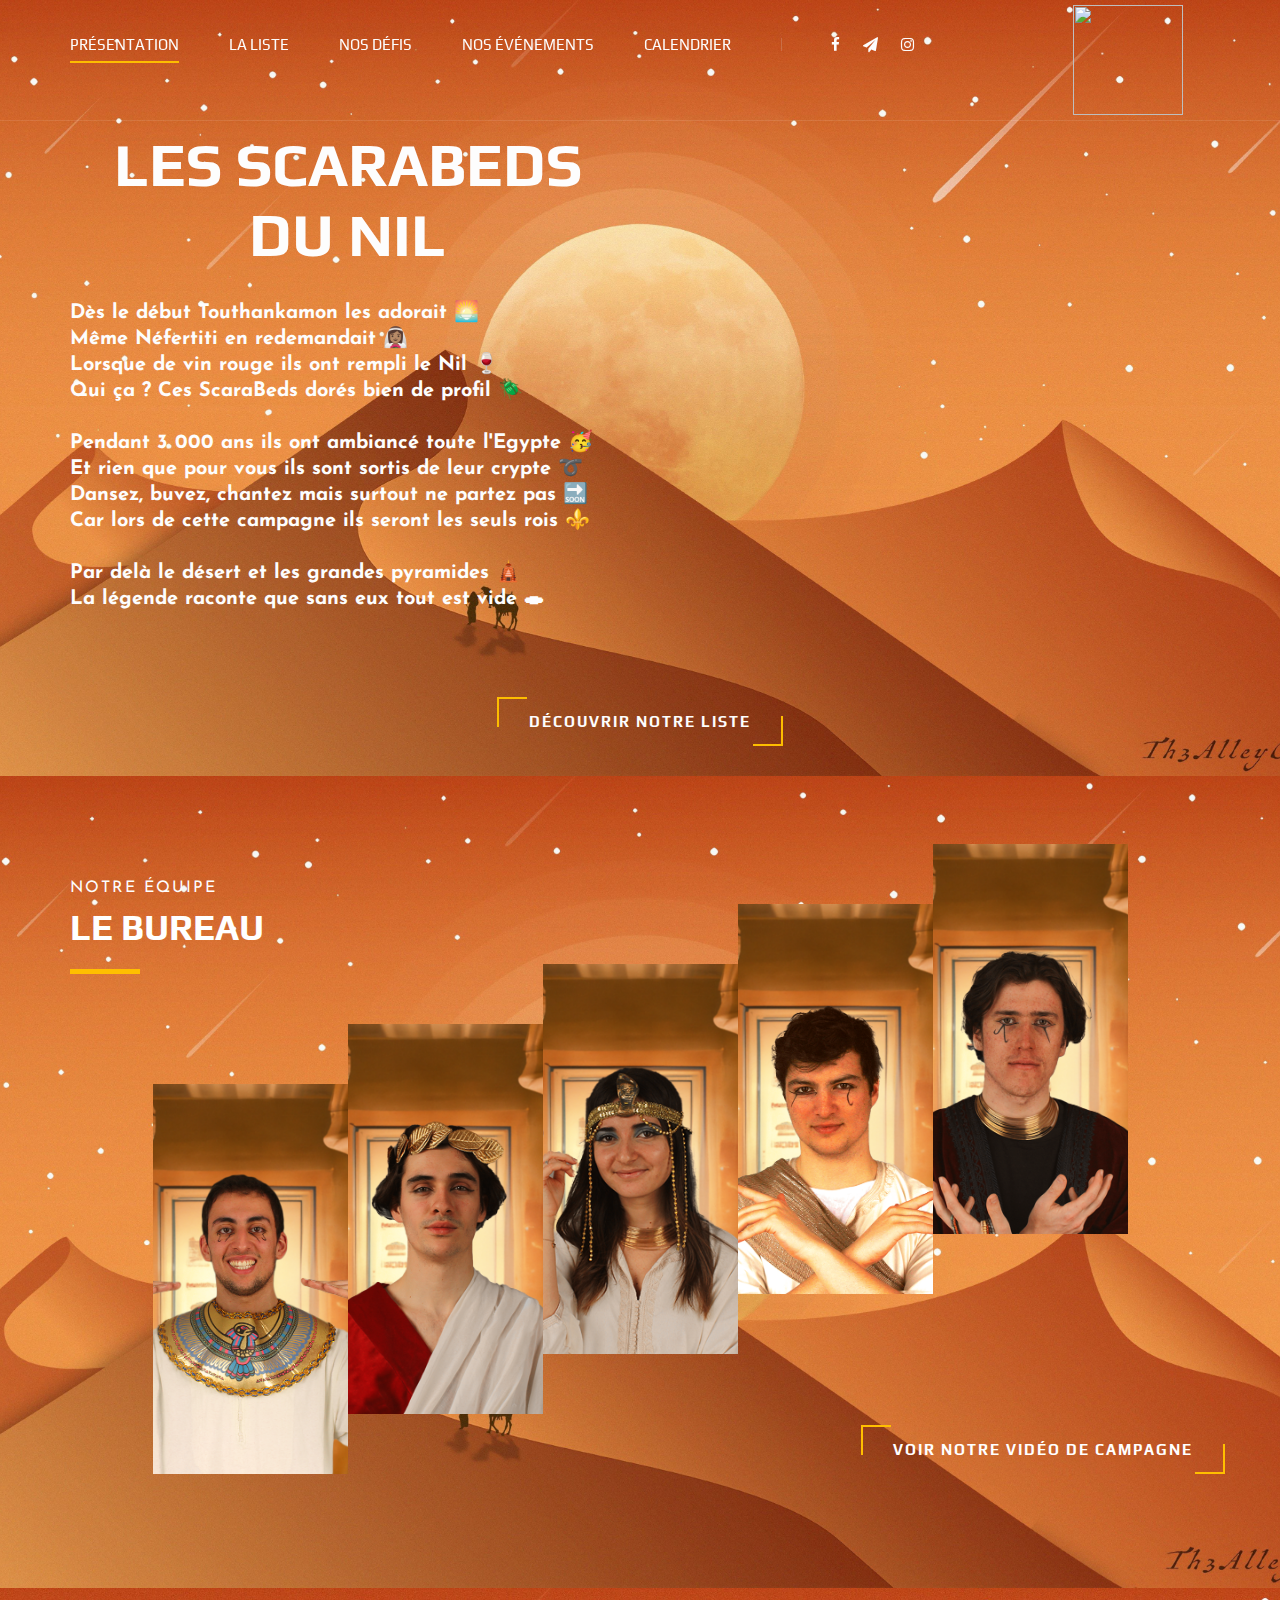
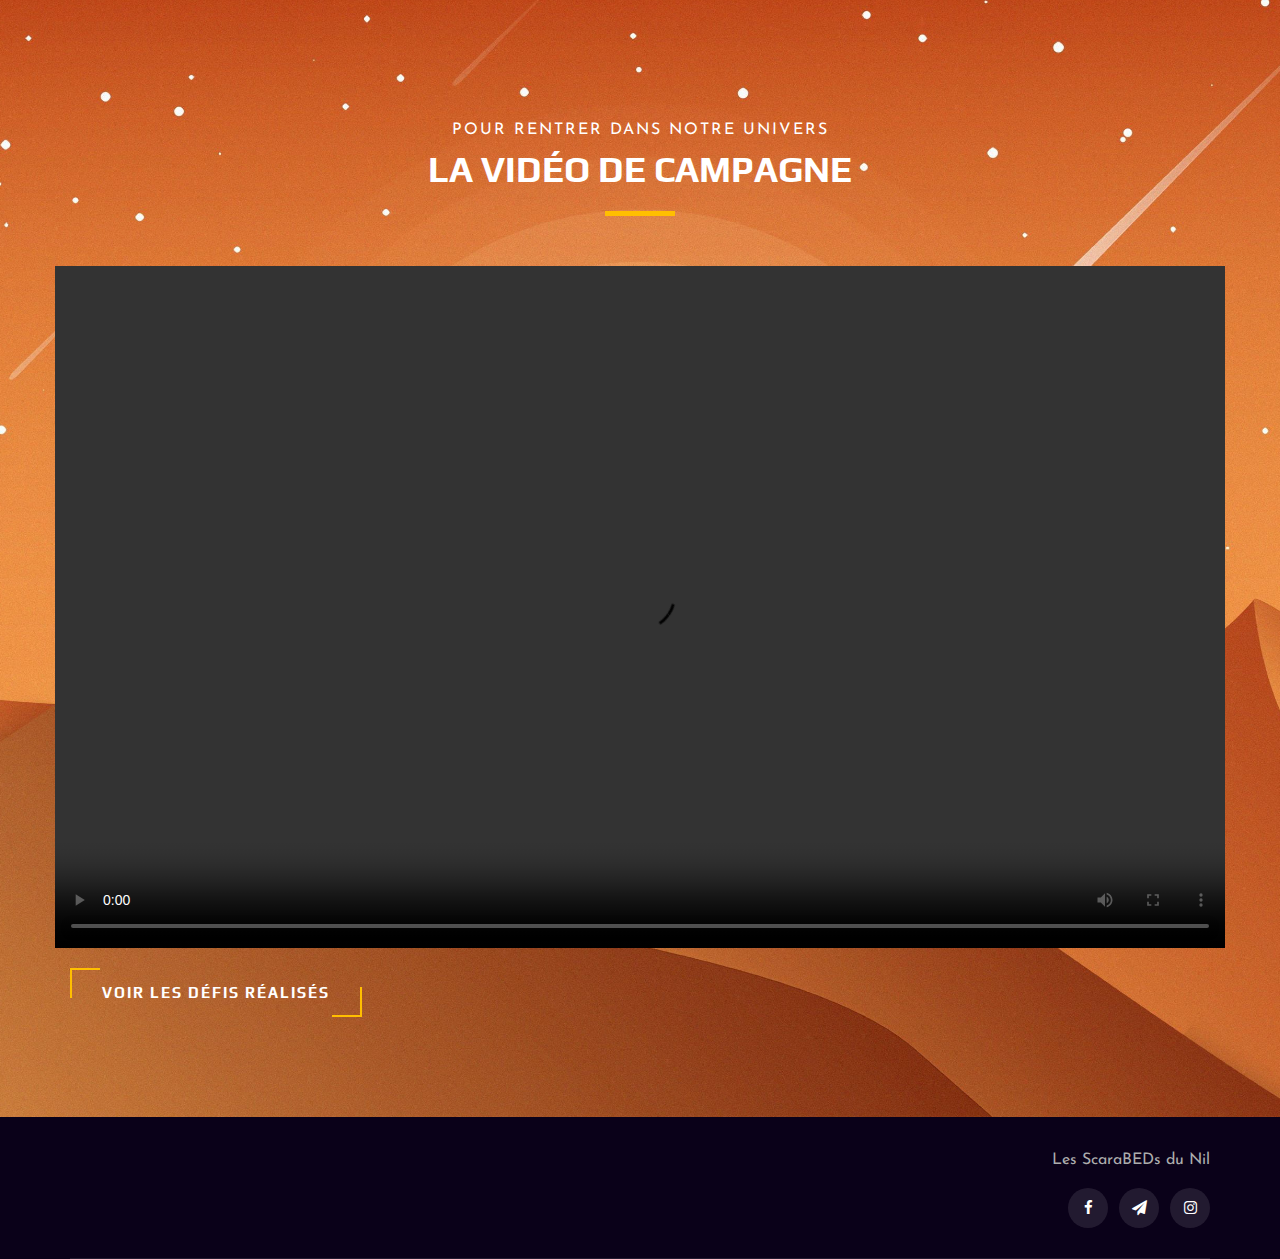
==== siteDune/index.html @ a755b507 "premier commit site version defi avec les dunes et tout" ====
<!DOCTYPE html>
<html lang="zxx">

<head>
    <meta charset="UTF-8">
    <meta name="viewport" content="width=device-width, initial-scale=1.0">
    <meta http-equiv="X-UA-Compatible" content="ie=edge">
    <title>Les ScaraBEDs du Nil</title>

    <!-- Google Font -->
    <link href="https://fonts.googleapis.com/css2?family=Play:wght@400;700&display=swap" rel="stylesheet">
    <link href="https://fonts.googleapis.com/css2?family=Josefin+Sans:wght@300;400;500;600;700&display=swap"
        rel="stylesheet">

    <link rel="shortcut icon" type="image/x-icon" href="img/new/logo.png"/>
    <!-- Css Styles -->
    <link rel="stylesheet" href="css/bootstrap.min.css" type="text/css">
    <link rel="stylesheet" href="css/font-awesome.min.css" type="text/css">
    <link rel="stylesheet" href="css/elegant-icons.css" type="text/css">
    <link rel="stylesheet" href="css/owl.carousel.min.css" type="text/css">
    <link rel="stylesheet" href="css/magnific-popup.css" type="text/css">
    <link rel="stylesheet" href="css/slicknav.min.css" type="text/css">
    <link rel="stylesheet" href="css/style.css" type="text/css">

    <!--==================== UNICONS ==================-->
    <link rel="stylesheet" href="https://unicons.iconscout.com/release/v4.0.0/css/line.css">

    <!--==================== SWIPER CSS ==================-->
    <link rel="stylesheet" href="css/swiper-bundle.min.css">

</head>

<body>
    <!-- Page Preloder -->
    <div id="preloder">
        <img src="img/icons/hieroglyph.png" alt="Loader Icon">
    </div>

    <!--==================== HEADER ====================-->
    <header class="header">
        <div class="container">
            <div class="row">
                <div class="col-lg-10">
                    <div class="header__nav__option">
                        <nav class="header__nav__menu mobile-menu">
                            <ul>
                                <li class="active"><a href="./index.html">Présentation</a></li>
                                <li><a href="./equipe.html">La liste</a></li>
                                <li><a href="./defis.html">Nos défis</a></li>
                                <li><a href="./evenements.html">Nos événements</a></li>
                                <li><a href="./mystery.html">Calendrier</a></li>
                            </ul>
                        </nav>
                        <div class="header__nav__social">
                            <a href="https://www.facebook.com/groups/440055434641417/user/100090675236203" target="_blank"><i class="fa fa-facebook"></i></a>
                            <a href="mailto:cesar.matheus@telecom-paris.fr" target="_blank"><i class="fa fa-send"></i></a>
                            <a href="https://www.instagram.com/scarabed_du_nil/" target="_blank"><i class="fa fa-instagram"></i></a>
                        </div>
                    </div>
                </div>
                <div class="col-lg-2">
                    <div class="header__logo">
                        <a href="./index.html"><img src="img/new/logo.png" alt="" height="110" width="110"></a>
                    </div>
                </div>
            </div>
            <div id="mobile-menu-wrap"></div>
        </div>
    </header>
    <!-- Header End -->

    <!-- Hero Section Begin -->
    <section class="hero">
        <div class="hero__slider owl-carousel">
            <div id="div-roue" class="hero__item set-bg" data-setbg="img/new/bg-1.jpg">
                <div class="container">
                    <div class="row">
                        <div class="col-lg-6 col-mg-6 col-sg-6">
                            <div class="hero__text" id="titre-liste-div">
                                <h2 id="titre-principal">Les ScaraBEDs du Nil</h2>

                                <p id="presentation-p">Dès le début Touthankamon les adorait 🌅<br>
                                Même Néfertiti en redemandait 👰🏽‍♀️<br>
                                Lorsque de vin rouge ils ont rempli le Nil 🍷<br>
                                Qui ça ? Ces ScaraBeds dorés bien de profil 🪲<br>
                                <br>
                                Pendant 3 000 ans ils ont ambiancé toute l'Egypte 🥳<br>
                                Et rien que pour vous ils sont sortis de leur crypte ➰<br>
                                Dansez, buvez, chantez mais surtout ne partez pas 🔜<br>
                                Car lors de cette campagne ils seront les seuls rois ⚜️<br>
                                <br>
                                Par delà le désert et les grandes pyramides 🛕<br>
                                La légende raconte que sans eux tout est vide 🕳<br> 
                                <br>
                                </p>
                                <span></span>
                                <span></span>
                                <span></span>
                            </div>
                        </div>
                        
                    </div>
                    <div id="our-team-div-button">
                        <a href="#our-team-index" class="primary-btn">Découvrir notre liste</a>
                    </div>
                </div>
            </div>
        </div>
    </section>
    <!-- Hero Section End -->

     <!-- Team Section Begin -->
     <section id="our-team-index" class="team spad set-bg" data-setbg="img/new/bg-1.jpg">
        <div class="container">
            <div class="row">
                <div class="col-lg-12">
                    <div class="section-title team__title">
                        <span>Notre équipe</span>
                        <h2>Le bureau</h2>
                    </div>
                </div>
            </div>
            <div class="row">
                <div class="col-lg-1 p-0">&nbsp;</div>
                <div class="col-lg-2 col-md-4 col-sm-4 p-0">
                    <div class="team__item set-bg" data-setbg="img/team/mouloud.png">
                        <div class="team__item__text">
                            <h4>MOULOUD</h4>
                            <p>Vice-trésorier</p>
                            <div class="team__item__social">
                                <a href="https://www.facebook.com/profile.php?id=100007981277443" target="_blank"><i class="fa fa-facebook"></i></a>
                                <a href="mailto:mouloud.tighilt@telecom-paris.fr" target="_blank"><i class="fa fa-send"></i></a>
                            </div>
                        </div>
                    </div>
                </div>
                <div class="col-lg-2 col-md-4 col-sm-4 p-0">
                    <div class="team__item team__item--second set-bg" data-setbg="img/team/cesar.png">
                        <div class="team__item__text">
                            <h4>CÉSAR</h4>
                            <p>Secrétaire général</p>
                            <div class="team__item__social">
                                <a href="https://www.facebook.com/profile.php?id=100010872611521" target="_blank"><i class="fa fa-facebook"></i></a>
                                <a href="mailto:cesar.matheus@telecom-paris.fr" target="_blank"><i class="fa fa-send"></i></a>
                            </div>
                        </div>
                    </div>
                </div>
                <div class="col-lg-2 col-md-4 col-sm-4 p-0">
                    <div class="team__item team__item--third set-bg" data-setbg="img/team/charlotte.png">
                        <div class="team__item__text">
                            <h4>CHARLOTTE</h4>
                            <p>Trésorière</p>
                            <div class="team__item__social">
                                <a href="https://www.facebook.com/profile.php?id=100083925018433" target="_blank"><i class="fa fa-facebook"></i></a>
                                <a href="mailto:charlotte-alicia.bouee@telecom-paris.fr" target="_blank"><i class="fa fa-send"></i></a>
                            </div>
                        </div>
                    </div>
                </div>
                <div class="col-lg-2 col-md-6 col-sm-6 p-0">
                    <div class="team__item team__item--four set-bg" data-setbg="img/team/paul.png">
                        <div class="team__item__text">
                            <h4>PAUL</h4>
                            <p>Vice-président</p>
                            <div class="team__item__social">
                                <a href="https://www.facebook.com/paul.peinado.7" target="_blank"><i class="fa fa-facebook"></i></a>
                                <a href="mailto:paul.peinado@telecom-paris.fr" target="_blank"><i class="fa fa-send"></i></a>
                            </div>
                        </div>
                    </div>
                </div>
                <div class="col-lg-2 col-md-6 col-sm-6 p-0">
                    <div class="team__item team__item--fifth set-bg" data-setbg="img/team/mael.png">
                        <div class="team__item__text">
                            <h4>MAEL</h4>
                            <p>Président</p>
                            <div class="team__item__social">
                                <a href="https://www.facebook.com/profile.php?id=100012536943302" target="_blank"><i class="fa fa-facebook"></i></a>
                                <a href="mailto:mael.leguillouzic@telecom-paris.fr" target="_blank"><i class="fa fa-send"></i></a>
                            </div>
                        </div>
                    </div>
                </div>
                <div class="col-lg-12 p-0">
                    <div class="team__btn">
                        <a href="#video-campagne" class="primary-btn">Voir notre vidéo de campagne</a>
                    </div>
                </div>
                <div class="col-lg-1 p-0">&nbsp;</div>
            </div>
        </div>
    </section>
    <!-- Team Section End -->

    <!-- Call To Action Section Begin -->
    <section  class="callto spad set-bg" data-setbg="img/new/bg-1.jpg">
        <div class="container">
            <div  class="section-title center-title">
                <span>Pour rentrer dans notre univers</span>
                <h2>La vidéo de campagne</h2>
            </div>
            <div id="video-campagne" class="row">

                <div  class="embed-responsive embed-responsive-16by9">
                    <video width="320" height="240" controls>
                        <source src="" type="video/mp4">
                    </video>
>                </div>
                <div class="col-lg-8">
                    <div class="team__btn" id="video-pres-button">
                        <a href="#defis" class="primary-btn">Voir les défis réalisés</a>
                    </div>
                </div>
            </div>

        </div>
        <div class="col-lg-12 p-0">
  
        </div>

    </section>
    <!-- Call To Action Section End -->

    <!-- Work Section Begin -->
    <!--
    <section class="work" id="defis">
        <div class="work__gallery">
            <div class="grid-sizer"></div>
            <div class="work__item wide__item set-bg" data-setbg="img/new/video-bruitages-2.jpg">
                <a href="https://www.youtube.com/watch?v=S3_-bMH3C9Q" class="play-btn video-popup"><i
                        class="fa fa-play"></i></a>
                <div class="work__item__hover">
                    <h4>Notre vidéo de liste bruitée avec la bouche</h4>
                </div>
            </div>
            <div class="work__item small__item set-bg" data-setbg="img/new/background-8.jpg">

                <div id="video-home-div" class="embed-responsive embed-responsive-1by1">
                    <video id="video-home" controls>
                        <source src="videos/video-local_bda.mp4" type="video/mp4">
                    </video>
                </div>
                <div class="work__item__hover">
                    <h4>Constuire un local pour le BDA</h4>
                </div>
                        
            </div>
        </div>
    </section>
    -->
    <!-- Work Section End -->

    
    <!-- Counter Section Begin -->
    <!--
    <section class="counter">
        <div class="container">
            <div class="counter__content">
                <div class="row">
                    <div class="col-lg-3 col-md-6 col-sm-6">
                        <div class="counter__item">
                            <div class="counter__item__text">
                                <img src="img/icons/ci-1.png" alt="">
                                <h2 class="score-liste" class="counter_num">---</h2>
                                <p>Nos points Forum actuels</p>
                            </div>
                        </div>
                    </div>
                    <div class="col-lg-3 col-md-6 col-sm-6">
                        <div class="counter__item second__item">
                            <div class="counter__item__text">
                                <img src="img/icons/ci-2.png" alt="">
                                <h2 class="counter_num">42</h2>
                                <p>Membres de la liste</p>
                            </div>
                        </div>
                    </div>
                    <div class="col-lg-3 col-md-6 col-sm-6">
                        <div class="counter__item third__item">
                            <div class="counter__item__text">
                                <img src="img/icons/ci-3.png" alt="">
                                <h2 class="counter_num">432</h2>
                                <p>Nombre de crêpes produites</p>
                            </div>
                        </div>
                    </div>
                    <div class="col-lg-3 col-md-6 col-sm-6">
                        <div class="counter__item four__item">
                            <div class="counter__item__text">
                                <img src="img/icons/ci-4.png" alt="">
                                <h2 class="counter_num">19</h2>
                                <p>Nombre de browkies vendus</p>
                            </div>
                        </div>
                    </div>
                </div>
            </div>
        </div>
    </section>
    -->
    <!-- Counter Section End -->

    <!--==================== FOOTER ====================-->
    <footer class="footer">
        <div class="container">
            <div class="footer__top">
                <div class="row">
                    <div class="col-lg-6 col-md-6">
                        <a href="#"><img src="img/logo.png" alt=""></a>
                    </div>
                    <div class="col-lg-6 col-md-6">
                        <div class="footer__top__social">
                        <p>Les ScaraBEDs du Nil</p>
                        <a href="https://www.facebook.com/groups/440055434641417/user/100090675236203" target="_blank"><i class="fa fa-facebook"></i></a>
                        <a href="mailto:cesar.matheus@telecom-paris.fr" target="_blank"><i class="fa fa-send"></i></a>
                        <a href="https://www.instagram.com/scarabed_du_nil/" target="_blank"><i class="fa fa-instagram"></i></a>
                        </div>
                    </div>
                </div>
            </div>
        </div>
    </footer>

    <!--==================== SCROLL TOP ====================-->
    <a href="#" class="scrollup" id="scroll-up">
        <i class="uil uil-arrow-up scrollup__icon"></i>
    </a>

    <!--==================== SWIPER JS ====================-->
    <script src="js/swiper-bundle.min.js"></script>

    <!-- Js Plugins -->
    <script src="js/jquery-3.3.1.min.js"></script>
    <script src="js/bootstrap.min.js"></script>
    <script src="js/jquery.magnific-popup.min.js"></script>
    <script src="js/mixitup.min.js"></script>
    <script src="js/masonry.pkgd.min.js"></script>
    <script src="js/jquery.slicknav.js"></script>
    <script src="js/owl.carousel.min.js"></script>
    <script src="js/main.js"></script>
    <script src="js/roue.js"></script>
</body>

</html>
---- siteDune/css/elegant-icons.css ----
@font-face {
	font-family: 'ElegantIcons';
	src:url('../fonts/ElegantIcons.eot');
	src:url('../fonts/ElegantIcons.eot?#iefix') format('embedded-opentype'),
		url('../fonts/ElegantIcons.woff') format('woff'),
		url('../fonts/ElegantIcons.ttf') format('truetype'),
		url('../fonts/ElegantIcons.svg#ElegantIcons') format('svg');
	font-weight: normal;
	font-style: normal;
}

/* Use the following CSS code if you want to use data attributes for inserting your icons */
[data-icon]:before {
	font-family: 'ElegantIcons';
	content: attr(data-icon);
	speak: none;
	font-weight: normal;
	font-variant: normal;
	text-transform: none;
	line-height: 1;
	-webkit-font-smoothing: antialiased;
	-moz-osx-font-smoothing: grayscale;
}

/* Use the following CSS code if you want to have a class per icon */
/*
Instead of a list of all class selectors,
you can use the generic selector below, but it's slower:
[class*="your-class-prefix"] {
*/
.arrow_up, .arrow_down, .arrow_left, .arrow_right, .arrow_left-up, .arrow_right-up, .arrow_right-down, .arrow_left-down, .arrow-up-down, .arrow_up-down_alt, .arrow_left-right_alt, .arrow_left-right, .arrow_expand_alt2, .arrow_expand_alt, .arrow_condense, .arrow_expand, .arrow_move, .arrow_carrot-up, .arrow_carrot-down, .arrow_carrot-left, .arrow_carrot-right, .arrow_carrot-2up, .arrow_carrot-2down, .arrow_carrot-2left, .arrow_carrot-2right, .arrow_carrot-up_alt2, .arrow_carrot-down_alt2, .arrow_carrot-left_alt2, .arrow_carrot-right_alt2, .arrow_carrot-2up_alt2, .arrow_carrot-2down_alt2, .arrow_carrot-2left_alt2, .arrow_carrot-2right_alt2, .arrow_triangle-up, .arrow_triangle-down, .arrow_triangle-left, .arrow_triangle-right, .arrow_triangle-up_alt2, .arrow_triangle-down_alt2, .arrow_triangle-left_alt2, .arrow_triangle-right_alt2, .arrow_back, .icon_minus-06, .icon_plus, .icon_close, .icon_check, .icon_minus_alt2, .icon_plus_alt2, .icon_close_alt2, .icon_check_alt2, .icon_zoom-out_alt, .icon_zoom-in_alt, .icon_search, .icon_box-empty, .icon_box-selected, .icon_minus-box, .icon_plus-box, .icon_box-checked, .icon_circle-empty, .icon_circle-slelected, .icon_stop_alt2, .icon_stop, .icon_pause_alt2, .icon_pause, .icon_menu, .icon_menu-square_alt2, .icon_menu-circle_alt2, .icon_ul, .icon_ol, .icon_adjust-horiz, .icon_adjust-vert, .icon_document_alt, .icon_documents_alt, .icon_pencil, .icon_pencil-edit_alt, .icon_pencil-edit, .icon_folder-alt, .icon_folder-open_alt, .icon_folder-add_alt, .icon_info_alt, .icon_error-oct_alt, .icon_error-circle_alt, .icon_error-triangle_alt, .icon_question_alt2, .icon_question, .icon_comment_alt, .icon_chat_alt, .icon_vol-mute_alt, .icon_volume-low_alt, .icon_volume-high_alt, .icon_quotations, .icon_quotations_alt2, .icon_clock_alt, .icon_lock_alt, .icon_lock-open_alt, .icon_key_alt, .icon_cloud_alt, .icon_cloud-upload_alt, .icon_cloud-download_alt, .icon_image, .icon_images, .icon_lightbulb_alt, .icon_gift_alt, .icon_house_alt, .icon_genius, .icon_mobile, .icon_tablet, .icon_laptop, .icon_desktop, .icon_camera_alt, .icon_mail_alt, .icon_cone_alt, .icon_ribbon_alt, .icon_bag_alt, .icon_creditcard, .icon_cart_alt, .icon_paperclip, .icon_tag_alt, .icon_tags_alt, .icon_trash_alt, .icon_cursor_alt, .icon_mic_alt, .icon_compass_alt, .icon_pin_alt, .icon_pushpin_alt, .icon_map_alt, .icon_drawer_alt, .icon_toolbox_alt, .icon_book_alt, .icon_calendar, .icon_film, .icon_table, .icon_contacts_alt, .icon_headphones, .icon_lifesaver, .icon_piechart, .icon_refresh, .icon_link_alt, .icon_link, .icon_loading, .icon_blocked, .icon_archive_alt, .icon_heart_alt, .icon_star_alt, .icon_star-half_alt, .icon_star, .icon_star-half, .icon_tools, .icon_tool, .icon_cog, .icon_cogs, .arrow_up_alt, .arrow_down_alt, .arrow_left_alt, .arrow_right_alt, .arrow_left-up_alt, .arrow_right-up_alt, .arrow_right-down_alt, .arrow_left-down_alt, .arrow_condense_alt, .arrow_expand_alt3, .arrow_carrot_up_alt, .arrow_carrot-down_alt, .arrow_carrot-left_alt, .arrow_carrot-right_alt, .arrow_carrot-2up_alt, .arrow_carrot-2dwnn_alt, .arrow_carrot-2left_alt, .arrow_carrot-2right_alt, .arrow_triangle-up_alt, .arrow_triangle-down_alt, .arrow_triangle-left_alt, .arrow_triangle-right_alt, .icon_minus_alt, .icon_plus_alt, .icon_close_alt, .icon_check_alt, .icon_zoom-out, .icon_zoom-in, .icon_stop_alt, .icon_menu-square_alt, .icon_menu-circle_alt, .icon_document, .icon_documents, .icon_pencil_alt, .icon_folder, .icon_folder-open, .icon_folder-add, .icon_folder_upload, .icon_folder_download, .icon_info, .icon_error-circle, .icon_error-oct, .icon_error-triangle, .icon_question_alt, .icon_comment, .icon_chat, .icon_vol-mute, .icon_volume-low, .icon_volume-high, .icon_quotations_alt, .icon_clock, .icon_lock, .icon_lock-open, .icon_key, .icon_cloud, .icon_cloud-upload, .icon_cloud-download, .icon_lightbulb, .icon_gift, .icon_house, .icon_camera, .icon_mail, .icon_cone, .icon_ribbon, .icon_bag, .icon_cart, .icon_tag, .icon_tags, .icon_trash, .icon_cursor, .icon_mic, .icon_compass, .icon_pin, .icon_pushpin, .icon_map, .icon_drawer, .icon_toolbox, .icon_book, .icon_contacts, .icon_archive, .icon_heart, .icon_profile, .icon_group, .icon_grid-2x2, .icon_grid-3x3, .icon_music, .icon_pause_alt, .icon_phone, .icon_upload, .icon_download, .social_facebook, .social_twitter, .social_pinterest, .social_googleplus, .social_tumblr, .social_tumbleupon, .social_wordpress, .social_instagram, .social_dribbble, .social_vimeo, .social_linkedin, .social_rss, .social_deviantart, .social_share, .social_myspace, .social_skype, .social_youtube, .social_picassa, .social_googledrive, .social_flickr, .social_blogger, .social_spotify, .social_delicious, .social_facebook_circle, .social_twitter_circle, .social_pinterest_circle, .social_googleplus_circle, .social_tumblr_circle, .social_stumbleupon_circle, .social_wordpress_circle, .social_instagram_circle, .social_dribbble_circle, .social_vimeo_circle, .social_linkedin_circle, .social_rss_circle, .social_deviantart_circle, .social_share_circle, .social_myspace_circle, .social_skype_circle, .social_youtube_circle, .social_picassa_circle, .social_googledrive_alt2, .social_flickr_circle, .social_blogger_circle, .social_spotify_circle, .social_delicious_circle, .social_facebook_square, .social_twitter_square, .social_pinterest_square, .social_googleplus_square, .social_tumblr_square, .social_stumbleupon_square, .social_wordpress_square, .social_instagram_square, .social_dribbble_square, .social_vimeo_square, .social_linkedin_square, .social_rss_square, .social_deviantart_square, .social_share_square, .social_myspace_square, .social_skype_square, .social_youtube_square, .social_picassa_square, .social_googledrive_square, .social_flickr_square, .social_blogger_square, .social_spotify_square, .social_delicious_square, .icon_printer, .icon_calulator, .icon_building, .icon_floppy, .icon_drive, .icon_search-2, .icon_id, .icon_id-2, .icon_puzzle, .icon_like, .icon_dislike, .icon_mug, .icon_currency, .icon_wallet, .icon_pens, .icon_easel, .icon_flowchart, .icon_datareport, .icon_briefcase, .icon_shield, .icon_percent, .icon_globe, .icon_globe-2, .icon_target, .icon_hourglass, .icon_balance, .icon_rook, .icon_printer-alt, .icon_calculator_alt, .icon_building_alt, .icon_floppy_alt, .icon_drive_alt, .icon_search_alt, .icon_id_alt, .icon_id-2_alt, .icon_puzzle_alt, .icon_like_alt, .icon_dislike_alt, .icon_mug_alt, .icon_currency_alt, .icon_wallet_alt, .icon_pens_alt, .icon_easel_alt, .icon_flowchart_alt, .icon_datareport_alt, .icon_briefcase_alt, .icon_shield_alt, .icon_percent_alt, .icon_globe_alt, .icon_clipboard {
	font-family: 'ElegantIcons';
	speak: none;
	font-style: normal;
	font-weight: normal;
	font-variant: normal;
	text-transform: none;
	line-height: 1;
	-webkit-font-smoothing: antialiased;
}
.arrow_up:before {
	content: "\21";
}
.arrow_down:before {
	content: "\22";
}
.arrow_left:before {
	content: "\23";
}
.arrow_right:before {
	content: "\24";
}
.arrow_left-up:before {
	content: "\25";
}
.arrow_right-up:before {
	content: "\26";
}
.arrow_right-down:before {
	content: "\27";
}
.arrow_left-down:before {
	content: "\28";
}
.arrow-up-down:before {
	content: "\29";
}
.arrow_up-down_alt:before {
	content: "\2a";
}
.arrow_left-right_alt:before {
	content: "\2b";
}
.arrow_left-right:before {
	content: "\2c";
}
.arrow_expand_alt2:before {
	content: "\2d";
}
.arrow_expand_alt:before {
	content: "\2e";
}
.arrow_condense:before {
	content: "\2f";
}
.arrow_expand:before {
	content: "\30";
}
.arrow_move:before {
	content: "\31";
}
.arrow_carrot-up:before {
	content: "\32";
}
.arrow_carrot-down:before {
	content: "\33";
}
.arrow_carrot-left:before {
	content: "\34";
}
.arrow_carrot-right:before {
	content: "\35";
}
.arrow_carrot-2up:before {
	content: "\36";
}
.arrow_carrot-2down:before {
	content: "\37";
}
.arrow_carrot-2left:before {
	content: "\38";
}
.arrow_carrot-2right:before {
	content: "\39";
}
.arrow_carrot-up_alt2:before {
	content: "\3a";
}
.arrow_carrot-down_alt2:before {
	content: "\3b";
}
.arrow_carrot-left_alt2:before {
	content: "\3c";
}
.arrow_carrot-right_alt2:before {
	content: "\3d";
}
.arrow_carrot-2up_alt2:before {
	content: "\3e";
}
.arrow_carrot-2down_alt2:before {
	content: "\3f";
}
.arrow_carrot-2left_alt2:before {
	content: "\40";
}
.arrow_carrot-2right_alt2:before {
	content: "\41";
}
.arrow_triangle-up:before {
	content: "\42";
}
.arrow_triangle-down:before {
	content: "\43";
}
.arrow_triangle-left:before {
	content: "\44";
}
.arrow_triangle-right:before {
	content: "\45";
}
.arrow_triangle-up_alt2:before {
	content: "\46";
}
.arrow_triangle-down_alt2:before {
	content: "\47";
}
.arrow_triangle-left_alt2:before {
	content: "\48";
}
.arrow_triangle-right_alt2:before {
	content: "\49";
}
.arrow_back:before {
	content: "\4a";
}
.icon_minus-06:before {
	content: "\4b";
}
.icon_plus:before {
	content: "\4c";
}
.icon_close:before {
	content: "\4d";
}
.icon_check:before {
	content: "\4e";
}
.icon_minus_alt2:before {
	content: "\4f";
}
.icon_plus_alt2:before {
	content: "\50";
}
.icon_close_alt2:before {
	content: "\51";
}
.icon_check_alt2:before {
	content: "\52";
}
.icon_zoom-out_alt:before {
	content: "\53";
}
.icon_zoom-in_alt:before {
	content: "\54";
}
.icon_search:before {
	content: "\55";
}
.icon_box-empty:before {
	content: "\56";
}
.icon_box-selected:before {
	content: "\57";
}
.icon_minus-box:before {
	content: "\58";
}
.icon_plus-box:before {
	content: "\59";
}
.icon_box-checked:before {
	content: "\5a";
}
.icon_circle-empty:before {
	content: "\5b";
}
.icon_circle-slelected:before {
	content: "\5c";
}
.icon_stop_alt2:before {
	content: "\5d";
}
.icon_stop:before {
	content: "\5e";
}
.icon_pause_alt2:before {
	content: "\5f";
}
.icon_pause:before {
	content: "\60";
}
.icon_menu:before {
	content: "\61";
}
.icon_menu-square_alt2:before {
	content: "\62";
}
.icon_menu-circle_alt2:before {
	content: "\63";
}
.icon_ul:before {
	content: "\64";
}
.icon_ol:before {
	content: "\65";
}
.icon_adjust-horiz:before {
	content: "\66";
}
.icon_adjust-vert:before {
	content: "\67";
}
.icon_document_alt:before {
	content: "\68";
}
.icon_documents_alt:before {
	content: "\69";
}
.icon_pencil:before {
	content: "\6a";
}
.icon_pencil-edit_alt:before {
	content: "\6b";
}
.icon_pencil-edit:before {
	content: "\6c";
}
.icon_folder-alt:before {
	content: "\6d";
}
.icon_folder-open_alt:before {
	content: "\6e";
}
.icon_folder-add_alt:before {
	content: "\6f";
}
.icon_info_alt:before {
	content: "\70";
}
.icon_error-oct_alt:before {
	content: "\71";
}
.icon_error-circle_alt:before {
	content: "\72";
}
.icon_error-triangle_alt:before {
	content: "\73";
}
.icon_question_alt2:before {
	content: "\74";
}
.icon_question:before {
	content: "\75";
}
.icon_comment_alt:before {
	content: "\76";
}
.icon_chat_alt:before {
	content: "\77";
}
.icon_vol-mute_alt:before {
	content: "\78";
}
.icon_volume-low_alt:before {
	content: "\79";
}
.icon_volume-high_alt:before {
	content: "\7a";
}
.icon_quotations:before {
	content: "\7b";
}
.icon_quotations_alt2:before {
	content: "\7c";
}
.icon_clock_alt:before {
	content: "\7d";
}
.icon_lock_alt:before {
	content: "\7e";
}
.icon_lock-open_alt:before {
	content: "\e000";
}
.icon_key_alt:before {
	content: "\e001";
}
.icon_cloud_alt:before {
	content: "\e002";
}
.icon_cloud-upload_alt:before {
	content: "\e003";
}
.icon_cloud-download_alt:before {
	content: "\e004";
}
.icon_image:before {
	content: "\e005";
}
.icon_images:before {
	content: "\e006";
}
.icon_lightbulb_alt:before {
	content: "\e007";
}
.icon_gift_alt:before {
	content: "\e008";
}
.icon_house_alt:before {
	content: "\e009";
}
.icon_genius:before {
	content: "\e00a";
}
.icon_mobile:before {
	content: "\e00b";
}
.icon_tablet:before {
	content: "\e00c";
}
.icon_laptop:before {
	content: "\e00d";
}
.icon_desktop:before {
	content: "\e00e";
}
.icon_camera_alt:before {
	content: "\e00f";
}
.icon_mail_alt:before {
	content: "\e010";
}
.icon_cone_alt:before {
	content: "\e011";
}
.icon_ribbon_alt:before {
	content: "\e012";
}
.icon_bag_alt:before {
	content: "\e013";
}
.icon_creditcard:before {
	content: "\e014";
}
.icon_cart_alt:before {
	content: "\e015";
}
.icon_paperclip:before {
	content: "\e016";
}
.icon_tag_alt:before {
	content: "\e017";
}
.icon_tags_alt:before {
	content: "\e018";
}
.icon_trash_alt:before {
	content: "\e019";
}
.icon_cursor_alt:before {
	content: "\e01a";
}
.icon_mic_alt:before {
	content: "\e01b";
}
.icon_compass_alt:before {
	content: "\e01c";
}
.icon_pin_alt:before {
	content: "\e01d";
}
.icon_pushpin_alt:before {
	content: "\e01e";
}
.icon_map_alt:before {
	content: "\e01f";
}
.icon_drawer_alt:before {
	content: "\e020";
}
.icon_toolbox_alt:before {
	content: "\e021";
}
.icon_book_alt:before {
	content: "\e022";
}
.icon_calendar:before {
	content: "\e023";
}
.icon_film:before {
	content: "\e024";
}
.icon_table:before {
	content: "\e025";
}
.icon_contacts_alt:before {
	content: "\e026";
}
.icon_headphones:before {
	content: "\e027";
}
.icon_lifesaver:before {
	content: "\e028";
}
.icon_piechart:before {
	content: "\e029";
}
.icon_refresh:before {
	content: "\e02a";
}
.icon_link_alt:before {
	content: "\e02b";
}
.icon_link:before {
	content: "\e02c";
}
.icon_loading:before {
	content: "\e02d";
}
.icon_blocked:before {
	content: "\e02e";
}
.icon_archive_alt:before {
	content: "\e02f";
}
.icon_heart_alt:before {
	content: "\e030";
}
.icon_star_alt:before {
	content: "\e031";
}
.icon_star-half_alt:before {
	content: "\e032";
}
.icon_star:before {
	content: "\e033";
}
.icon_star-half:before {
	content: "\e034";
}
.icon_tools:before {
	content: "\e035";
}
.icon_tool:before {
	content: "\e036";
}
.icon_cog:before {
	content: "\e037";
}
.icon_cogs:before {
	content: "\e038";
}
.arrow_up_alt:before {
	content: "\e039";
}
.arrow_down_alt:before {
	content: "\e03a";
}
.arrow_left_alt:before {
	content: "\e03b";
}
.arrow_right_alt:before {
	content: "\e03c";
}
.arrow_left-up_alt:before {
	content: "\e03d";
}
.arrow_right-up_alt:before {
	content: "\e03e";
}
.arrow_right-down_alt:before {
	content: "\e03f";
}
.arrow_left-down_alt:before {
	content: "\e040";
}
.arrow_condense_alt:before {
	content: "\e041";
}
.arrow_expand_alt3:before {
	content: "\e042";
}
.arrow_carrot_up_alt:before {
	content: "\e043";
}
.arrow_carrot-down_alt:before {
	content: "\e044";
}
.arrow_carrot-left_alt:before {
	content: "\e045";
}
.arrow_carrot-right_alt:before {
	content: "\e046";
}
.arrow_carrot-2up_alt:before {
	content: "\e047";
}
.arrow_carrot-2dwnn_alt:before {
	content: "\e048";
}
.arrow_carrot-2left_alt:before {
	content: "\e049";
}
.arrow_carrot-2right_alt:before {
	content: "\e04a";
}
.arrow_triangle-up_alt:before {
	content: "\e04b";
}
.arrow_triangle-down_alt:before {
	content: "\e04c";
}
.arrow_triangle-left_alt:before {
	content: "\e04d";
}
.arrow_triangle-right_alt:before {
	content: "\e04e";
}
.icon_minus_alt:before {
	content: "\e04f";
}
.icon_plus_alt:before {
	content: "\e050";
}
.icon_close_alt:before {
	content: "\e051";
}
.icon_check_alt:before {
	content: "\e052";
}
.icon_zoom-out:before {
	content: "\e053";
}
.icon_zoom-in:before {
	content: "\e054";
}
.icon_stop_alt:before {
	content: "\e055";
}
.icon_menu-square_alt:before {
	content: "\e056";
}
.icon_menu-circle_alt:before {
	content: "\e057";
}
.icon_document:before {
	content: "\e058";
}
.icon_documents:before {
	content: "\e059";
}
.icon_pencil_alt:before {
	content: "\e05a";
}
.icon_folder:before {
	content: "\e05b";
}
.icon_folder-open:before {
	content: "\e05c";
}
.icon_folder-add:before {
	content: "\e05d";
}
.icon_folder_upload:before {
	content: "\e05e";
}
.icon_folder_download:before {
	content: "\e05f";
}
.icon_info:before {
	content: "\e060";
}
.icon_error-circle:before {
	content: "\e061";
}
.icon_error-oct:before {
	content: "\e062";
}
.icon_error-triangle:before {
	content: "\e063";
}
.icon_question_alt:before {
	content: "\e064";
}
.icon_comment:before {
	content: "\e065";
}
.icon_chat:before {
	content: "\e066";
}
.icon_vol-mute:before {
	content: "\e067";
}
.icon_volume-low:before {
	content: "\e068";
}
.icon_volume-high:before {
	content: "\e069";
}
.icon_quotations_alt:before {
	content: "\e06a";
}
.icon_clock:before {
	content: "\e06b";
}
.icon_lock:before {
	content: "\e06c";
}
.icon_lock-open:before {
	content: "\e06d";
}
.icon_key:before {
	content: "\e06e";
}
.icon_cloud:before {
	content: "\e06f";
}
.icon_cloud-upload:before {
	content: "\e070";
}
.icon_cloud-download:before {
	content: "\e071";
}
.icon_lightbulb:before {
	content: "\e072";
}
.icon_gift:before {
	content: "\e073";
}
.icon_house:before {
	content: "\e074";
}
.icon_camera:before {
	content: "\e075";
}
.icon_mail:before {
	content: "\e076";
}
.icon_cone:before {
	content: "\e077";
}
.icon_ribbon:before {
	content: "\e078";
}
.icon_bag:before {
	content: "\e079";
}
.icon_cart:before {
	content: "\e07a";
}
.icon_tag:before {
	content: "\e07b";
}
.icon_tags:before {
	content: "\e07c";
}
.icon_trash:before {
	content: "\e07d";
}
.icon_cursor:before {
	content: "\e07e";
}
.icon_mic:before {
	content: "\e07f";
}
.icon_compass:before {
	content: "\e080";
}
.icon_pin:before {
	content: "\e081";
}
.icon_pushpin:before {
	content: "\e082";
}
.icon_map:before {
	content: "\e083";
}
.icon_drawer:before {
	content: "\e084";
}
.icon_toolbox:before {
	content: "\e085";
}
.icon_book:before {
	content: "\e086";
}
.icon_contacts:before {
	content: "\e087";
}
.icon_archive:before {
	content: "\e088";
}
.icon_heart:before {
	content: "\e089";
}
.icon_profile:before {
	content: "\e08a";
}
.icon_group:before {
	content: "\e08b";
}
.icon_grid-2x2:before {
	content: "\e08c";
}
.icon_grid-3x3:before {
	content: "\e08d";
}
.icon_music:before {
	content: "\e08e";
}
.icon_pause_alt:before {
	content: "\e08f";
}
.icon_phone:before {
	content: "\e090";
}
.icon_upload:before {
	content: "\e091";
}
.icon_download:before {
	content: "\e092";
}
.social_facebook:before {
	content: "\e093";
}
.social_twitter:before {
	content: "\e094";
}
.social_pinterest:before {
	content: "\e095";
}
.social_googleplus:before {
	content: "\e096";
}
.social_tumblr:before {
	content: "\e097";
}
.social_tumbleupon:before {
	content: "\e098";
}
.social_wordpress:before {
	content: "\e099";
}
.social_instagram:before {
	content: "\e09a";
}
.social_dribbble:before {
	content: "\e09b";
}
.social_vimeo:before {
	content: "\e09c";
}
.social_linkedin:before {
	content: "\e09d";
}
.social_rss:before {
	content: "\e09e";
}
.social_deviantart:before {
	content: "\e09f";
}
.social_share:before {
	content: "\e0a0";
}
.social_myspace:before {
	content: "\e0a1";
}
.social_skype:before {
	content: "\e0a2";
}
.social_youtube:before {
	content: "\e0a3";
}
.social_picassa:before {
	content: "\e0a4";
}
.social_googledrive:before {
	content: "\e0a5";
}
.social_flickr:before {
	content: "\e0a6";
}
.social_blogger:before {
	content: "\e0a7";
}
.social_spotify:before {
	content: "\e0a8";
}
.social_delicious:before {
	content: "\e0a9";
}
.social_facebook_circle:before {
	content: "\e0aa";
}
.social_twitter_circle:before {
	content: "\e0ab";
}
.social_pinterest_circle:before {
	content: "\e0ac";
}
.social_googleplus_circle:before {
	content: "\e0ad";
}
.social_tumblr_circle:before {
	content: "\e0ae";
}
.social_stumbleupon_circle:before {
	content: "\e0af";
}
.social_wordpress_circle:before {
	content: "\e0b0";
}
.social_instagram_circle:before {
	content: "\e0b1";
}
.social_dribbble_circle:before {
	content: "\e0b2";
}
.social_vimeo_circle:before {
	content: "\e0b3";
}
.social_linkedin_circle:before {
	content: "\e0b4";
}
.social_rss_circle:before {
	content: "\e0b5";
}
.social_deviantart_circle:before {
	content: "\e0b6";
}
.social_share_circle:before {
	content: "\e0b7";
}
.social_myspace_circle:before {
	content: "\e0b8";
}
.social_skype_circle:before {
	content: "\e0b9";
}
.social_youtube_circle:before {
	content: "\e0ba";
}
.social_picassa_circle:before {
	content: "\e0bb";
}
.social_googledrive_alt2:before {
	content: "\e0bc";
}
.social_flickr_circle:before {
	content: "\e0bd";
}
.social_blogger_circle:before {
	content: "\e0be";
}
.social_spotify_circle:before {
	content: "\e0bf";
}
.social_delicious_circle:before {
	content: "\e0c0";
}
.social_facebook_square:before {
	content: "\e0c1";
}
.social_twitter_square:before {
	content: "\e0c2";
}
.social_pinterest_square:before {
	content: "\e0c3";
}
.social_googleplus_square:before {
	content: "\e0c4";
}
.social_tumblr_square:before {
	content: "\e0c5";
}
.social_stumbleupon_square:before {
	content: "\e0c6";
}
.social_wordpress_square:before {
	content: "\e0c7";
}
.social_instagram_square:before {
	content: "\e0c8";
}
.social_dribbble_square:before {
	content: "\e0c9";
}
.social_vimeo_square:before {
	content: "\e0ca";
}
.social_linkedin_square:before {
	content: "\e0cb";
}
.social_rss_square:before {
	content: "\e0cc";
}
.social_deviantart_square:before {
	content: "\e0cd";
}
.social_share_square:before {
	content: "\e0ce";
}
.social_myspace_square:before {
	content: "\e0cf";
}
.social_skype_square:before {
	content: "\e0d0";
}
.social_youtube_square:before {
	content: "\e0d1";
}
.social_picassa_square:before {
	content: "\e0d2";
}
.social_googledrive_square:before {
	content: "\e0d3";
}
.social_flickr_square:before {
	content: "\e0d4";
}
.social_blogger_square:before {
	content: "\e0d5";
}
.social_spotify_square:before {
	content: "\e0d6";
}
.social_delicious_square:before {
	content: "\e0d7";
}
.icon_printer:before {
	content: "\e103";
}
.icon_calulator:before {
	content: "\e0ee";
}
.icon_building:before {
	content: "\e0ef";
}
.icon_floppy:before {
	content: "\e0e8";
}
.icon_drive:before {
	content: "\e0ea";
}
.icon_search-2:before {
	content: "\e101";
}
.icon_id:before {
	content: "\e107";
}
.icon_id-2:before {
	content: "\e108";
}
.icon_puzzle:before {
	content: "\e102";
}
.icon_like:before {
	content: "\e106";
}
.icon_dislike:before {
	content: "\e0eb";
}
.icon_mug:before {
	content: "\e105";
}
.icon_currency:before {
	content: "\e0ed";
}
.icon_wallet:before {
	content: "\e100";
}
.icon_pens:before {
	content: "\e104";
}
.icon_easel:before {
	content: "\e0e9";
}
.icon_flowchart:before {
	content: "\e109";
}
.icon_datareport:before {
	content: "\e0ec";
}
.icon_briefcase:before {
	content: "\e0fe";
}
.icon_shield:before {
	content: "\e0f6";
}
.icon_percent:before {
	content: "\e0fb";
}
.icon_globe:before {
	content: "\e0e2";
}
.icon_globe-2:before {
	content: "\e0e3";
}
.icon_target:before {
	content: "\e0f5";
}
.icon_hourglass:before {
	content: "\e0e1";
}
.icon_balance:before {
	content: "\e0ff";
}
.icon_rook:before {
	content: "\e0f8";
}
.icon_printer-alt:before {
	content: "\e0fa";
}
.icon_calculator_alt:before {
	content: "\e0e7";
}
.icon_building_alt:before {
	content: "\e0fd";
}
.icon_floppy_alt:before {
	content: "\e0e4";
}
.icon_drive_alt:before {
	content: "\e0e5";
}
.icon_search_alt:before {
	content: "\e0f7";
}
.icon_id_alt:before {
	content: "\e0e0";
}
.icon_id-2_alt:before {
	content: "\e0fc";
}
.icon_puzzle_alt:before {
	content: "\e0f9";
}
.icon_like_alt:before {
	content: "\e0dd";
}
.icon_dislike_alt:before {
	content: "\e0f1";
}
.icon_mug_alt:before {
	content: "\e0dc";
}
.icon_currency_alt:before {
	content: "\e0f3";
}
.icon_wallet_alt:before {
	content: "\e0d8";
}
.icon_pens_alt:before {
	content: "\e0db";
}
.icon_easel_alt:before {
	content: "\e0f0";
}
.icon_flowchart_alt:before {
	content: "\e0df";
}
.icon_datareport_alt:before {
	content: "\e0f2";
}
.icon_briefcase_alt:before {
	content: "\e0f4";
}
.icon_shield_alt:before {
	content: "\e0d9";
}
.icon_percent_alt:before {
	content: "\e0da";
}
.icon_globe_alt:before {
	content: "\e0de";
}
.icon_clipboard:before {
	content: "\e0e6";
}


	.glyph {
		float: left;
		text-align: center;
		padding: .75em;
		margin: .4em 1.5em .75em 0;
		width: 6em;
text-shadow: none;
	}
        .glyph_big {
        font-size: 128px;
        color: #59c5dc;
        float: left;
        margin-right: 20px;
        }

        .glyph div { padding-bottom: 10px;}

	.glyph input {
		font-family: consolas, monospace;
		font-size: 12px;
		width: 100%;
		text-align: center;
		border: 0;
		box-shadow: 0 0 0 1px #ccc;
		padding: .2em;
                -moz-border-radius: 5px;
                -webkit-border-radius: 5px;
	}
	.centered {
		margin-left: auto;
		margin-right: auto;
	}
	.glyph .fs1 {
		font-size: 2em;
	}
---- siteDune/css/style.css ----
/******************************************************************
  Template Name: Dreams
  Description: Dreams wedding template
  Author: Colorib
  Author URI: https://colorlib.com/
  Version: 1.0
  Created: Colorib
******************************************************************/
/*------------------------------------------------------------------
[Table of contents]

1.  Template default CSS
	1.1	Variables
	1.2	Mixins
	1.3	Flexbox
	1.4	Reset
2.  Helper Css
3.  Header Section
4.  Hero Section
5.  Services Section
6.  Counter Section
7.  Team Section
8.  Latest Section
9.  Contact
10.  Footer Style
-------------------------------------------------------------------*/
/*----------------------------------------*/
/* Template default CSS
/*----------------------------------------*/
html,
body {
  height: 100%;
  font-family: "Josefin Sans", sans-serif;
  -webkit-font-smoothing: antialiased;
  scroll-behavior: smooth;
}

h1,
h2,
h3,
h4,
h5,
h6 {
  margin: 0;
  color: #111111;
  font-weight: 400;
  font-family: "Play", sans-serif;
}

h1 {
  font-size: 70px;
}

h2 {
  font-size: 36px;
}

h3 {
  font-size: 30px;
}

h4 {
  font-size: 24px;
}

h5 {
  font-size: 18px;
}

h6 {
  font-size: 16px;
}

p {
  font-size: 16px;
  font-family: "Josefin Sans", sans-serif;
  color: #adadad;
  font-weight: 400;
  line-height: 26px;
  margin: 0 0 15px 0;
}

img {
  max-width: 100%;
}

input:focus,
select:focus,
button:focus,
textarea:focus {
  outline: none;
}

a:hover,
a:focus {
  text-decoration: none;
  outline: none;
  color: #fff;
}

ul,
ol {
  padding: 0;
  margin: 0;
}

/*---------------------
  Helper CSS
-----------------------*/
.section-title {
  margin-bottom: 50px;
}
.section-title.center-title {
  text-align: center;
}
.section-title.center-title h2:after {
  right: 0;
  margin: 0 auto;
}
.section-title span {
  color: #ffffff;
  display: block;
  font-size: 16px;
  letter-spacing: 2px;
  text-transform: uppercase;
  margin-bottom: 6px;
}
.section-title h2 {
  color: #ffffff;
  font-weight: 700;
  text-transform: uppercase;
  position: relative;
  padding-bottom: 25px;
}
.section-title h2:after {
  position: absolute;
  left: 0;
  bottom: 0;
  height: 5px;
  width: 70px;
  background: #FFBF00;
  content: "";
}

.set-bg {
  background-repeat: no-repeat;
  background-size: cover;
  background-position: top center;
}

.spad {
  padding-top: 100px;
  padding-bottom: 100px;
}

.text-white h1,
.text-white h2,
.text-white h3,
.text-white h4,
.text-white h5,
.text-white h6,
.text-white p,
.text-white span,
.text-white li,
.text-white a {
  color: #fff;
}

/* buttons */
.primary-btn {
  display: inline-block;
  font-size: 15px;
  font-family: "Play", sans-serif;
  font-weight: 700;
  padding: 14px 32px 12px;
  color: #ffffff;
  text-transform: uppercase;
  letter-spacing: 2px;
  position: relative;
  z-index: 1;
}
.primary-btn:hover:before {
  height: 100%;
  width: 100%;
}
.primary-btn:hover:after {
  height: 100%;
  width: 100%;
}
.primary-btn:before {
  position: absolute;
  left: 0;
  top: 0;
  height: 30px;
  width: 30px;
  border-left: 2px solid #FFBF00;
  border-top: 2px solid #FFBF00;
  content: "";
  z-index: -1;
  -webkit-transition: all, 0.7s;
  -o-transition: all, 0.7s;
  transition: all, 0.7s;
}
.primary-btn:after {
  position: absolute;
  right: 0;
  bottom: 0;
  height: 30px;
  width: 30px;
  border-right: 2px solid #FFBF00;
  border-bottom: 2px solid #FFBF00;
  content: "";
  z-index: -1;
  -webkit-transition: all, 0.7s;
  -o-transition: all, 0.7s;
  transition: all, 0.7s;
}

.site-btn {
  font-size: 15px;
  color: #ffffff;
  background: #FFBF00;
  font-family: "Play", sans-serif;
  font-weight: 700;
  border: none;
  display: inline-block;
  text-transform: uppercase;
  letter-spacing: 2px;
  padding: 14px 34px 12px;
  width: 100%;
}

/* Preloder */
#preloder {
  position: fixed;
  width: 100%;
  height: 100%;
  top: 0;
  left: 0;
  z-index: 999999;
  background: #000;
  display: flex;
  justify-content: center;
  align-items: center;
}

/*
.loader {
  width: 40px;
  height: 40px;
  position: absolute;
  top: 50%;
  left: 50%;
  margin-top: -13px;
  margin-left: -13px;
  border-radius: 60px;
  animation: loader 0.8s linear infinite;
  -webkit-animation: loader 0.8s linear infinite;
}
*/

#preloder img {
  width: 40px;
  height: 40px;
  animation: spin 1.5s linear infinite;
  position: absolute;
    top: 50%;
    left: 50%;
    margin-top: -13px;
    margin-left: -13px;
    border-radius: 60px;
    animation: loader 0.8s linear forwards;
    -webkit-animation: loader 0.8s linear forwards;
}

@keyframes loader {
  0% {
    -webkit-transform: rotate(0deg);
    transform: rotate(0deg);
  }
  50% {
    -webkit-transform: rotate(180deg);
    transform: rotate(180deg);
  }
  100% {
    -webkit-transform: rotate(360deg);
    transform: rotate(360deg);
  }
}
@-webkit-keyframes loader {
  0% {
    -webkit-transform: rotate(0deg);
  }
  50% {
    -webkit-transform: rotate(180deg);
  }
  100% {
    -webkit-transform: rotate(360deg);
  }
}


/*---------------------
  Header
-----------------------*/
.header {
  position: absolute;
  left: 0;
  top: 0;
  width: 100%;
  background: transparent;
  border-bottom: 1px solid rgba(255, 255, 255, 0.1);
  z-index: 9;
}

.header__logo {
  padding: 5px 0;
  display: flex;
  justify-content: center;
}
.header__logo a {
  display: inline-block;
}

.header__nav__option {
  text-align: right;
  padding: 28px 0px;
}

.header__nav__menu {
  display: inline-block;
  margin-right: 45px;
}
.header__nav__menu ul li {
  list-style: none;
  display: inline-block;
  margin-right: 45px;
  position: relative;
}
.header__nav__menu ul li.active a:after {
  -webkit-transform: scale(1);
      -ms-transform: scale(1);
          transform: scale(1);
}
.header__nav__menu ul li:hover a:after {
  -webkit-transform: scale(1);
      -ms-transform: scale(1);
          transform: scale(1);
}
.header__nav__menu ul li:hover .dropdown {
  top: 34px;
  opacity: 1;
  visibility: visible;
}
.header__nav__menu ul li:last-child {
  margin-right: 0;
}
.header__nav__menu ul li .dropdown {
  position: absolute;
  left: 0;
  top: 60px;
  width: 140px;
  background: #ffffff;
  text-align: left;
  padding: 2px 0;
  z-index: 9;
  opacity: 0;
  visibility: hidden;
  -webkit-transition: all, 0.3s;
  -o-transition: all, 0.3s;
  transition: all, 0.3s;
}
.header__nav__menu ul li .dropdown li {
  display: block;
  margin-right: 0;
}
.header__nav__menu ul li .dropdown li a {
  font-size: 14px;
  color: #111111;
  padding: 8px 20px;
  text-transform: capitalize;
}
.header__nav__menu ul li .dropdown li a:after {
  display: none;
}
.header__nav__menu ul li a {
  font-size: 15px;
  font-family: "Play", sans-serif;
  color: #ffffff;
  display: block;
  text-transform: uppercase;
  position: relative;
  padding: 6px 0;
}
.header__nav__menu ul li a:after {
  position: absolute;
  left: 0;
  bottom: 0;
  width: 100%;
  height: 2px;
  background: #FFBF00;
  content: "";
  -webkit-transform: scale(0);
      -ms-transform: scale(0);
          transform: scale(0);
  -webkit-transition: all, 0.3s;
  -o-transition: all, 0.3s;
  transition: all, 0.3s;
}

.header__nav__social {
  display: inline-block;
  position: relative;
  padding-left: 50px;
}
.header__nav__social:before {
  position: absolute;
  left: 0;
  top: 4px;
  height: 13px;
  width: 1px;
  background: rgba(225, 225, 225, 0.2);
  content: "";
}
.header__nav__social a {
  color: #ffffff;
  font-size: 15px;
  margin-right: 18px;
}
.header__nav__social a:last-child {
  margin-right: 0;
}

.slicknav_menu {
  display: none;
}

/*---------------------
  Hero
-----------------------*/
.hero__slider.owl-carousel .owl-item.active .hero__text span {
  top: 0;
  opacity: 1;
}
.hero__slider.owl-carousel .owl-item.active .hero__text h2 {
  top: 0;
  opacity: 1;
  padding-top: 30px;
}
.hero__slider.owl-carousel .owl-item.active .hero__text .primary-btn {
  top: 0;
  opacity: 1;
}
.hero__slider.owl-carousel .owl-dots {
  position: absolute;
  left: 0;
  right: 0;
  bottom: 45px;
  width: 100%;
  max-width: 1140px;
  margin: 0 auto;
}
.hero__slider.owl-carousel .owl-dots button {
  color: #adadad;
  font-size: 18px;
  font-family: "Play", sans-serif;
  margin-right: 16px;
  position: relative;
  display: inline-block;
}
.hero__slider.owl-carousel .owl-dots button.active {
  color: #ffffff;
}
.hero__slider.owl-carousel .owl-dots button.active:after {
  background: #ffffff;
  height: 2px;
}
.hero__slider.owl-carousel .owl-dots button:after {
  position: absolute;
  left: 0;
  bottom: -6px;
  width: 100%;
  height: 1px;
  background: rgba(255, 255, 255, 0.3);
  content: "";
}
.hero__slider.owl-carousel .owl-dots button:last-child {
  margin-right: 0;
}

.hero__item {
  height: 684px;
  padding-top: 255px;
}

.hero__text span {
  color: #ffffff;
  display: block;
  font-size: 15px;
  letter-spacing: 2px;
  text-transform: uppercase;
  margin-bottom: 18px;
  position: relative;
  top: 100px;
  opacity: 0;
  -webkit-transition: all, 0.3s;
  -o-transition: all, 0.3s;
  transition: all, 0.3s;
}
.hero__text h2 {
  color: #ffffff;
  font-size: 60px;
  font-weight: 700;
  line-height: 70px;
  text-transform: uppercase;
  margin-bottom: 38px;
  position: relative;
  top: 100px;
  opacity: 0;
  -webkit-transition: all, 0.5s;
  -o-transition: all, 0.5s;
  transition: all, 0.5s;
}
.hero__text .primary-btn {
  position: relative;
  top: 100px;
  opacity: 0;
  -webkit-transition: all, 0.7s;
  -o-transition: all, 0.7s;
  transition: all, 0.7s;
}

/*---------------------
  Work
-----------------------*/
.work {
  overflow: hidden;
  background: #100028;
}

.work__gallery {
  margin-right: -10px;
}

.work__item {
  height: 311px !important;
  width: calc(16.67% - 10px);
  margin-right: 10px;
  margin-bottom: 10px;
  float: left;
  position: relative;
  overflow: hidden;
  display: -webkit-box;
  display: -ms-flexbox;
  display: flex;
  -webkit-box-align: center;
      -ms-flex-align: center;
          align-items: center;
  -webkit-box-pack: center;
      -ms-flex-pack: center;
          justify-content: center;
}
.work__item:hover .work__item__hover {
  bottom: 0;
}
.work__item.large__item {
  height: 633px !important;
  width: calc(33.33% - 10px);
}
.work__item.wide__item {
  width: calc(33.33% - 10px);
  height: 311px !important;
}
.work__item .play-btn {
  display: inline-block;
  color: #ffffff;
  font-size: 20px;
  height: 50px;
  width: 50px;
  line-height: 50px;
  text-align: center;
  border: 1px solid rgba(255, 255, 255, 0.7);
  border-radius: 50%;
}

.grid-sizer {
  width: calc(16.67% - 10px);
}

.work__item__hover {
  background: rgba(0, 0, 0, 0.5);
  position: absolute;
  left: 0;
  bottom: -300px;
  width: 100%;
  padding: 25px 30px 20px;
  -webkit-transition: all, 0.5s;
  -o-transition: all, 0.5s;
  transition: all, 0.5s;
}
.work__item__hover h4 {
  font-size: 22px;
  color: #ffffff;
  font-weight: 700;
}
.work__item__hover ul li {
  color: #adadad;
  list-style: none;
  font-size: 16px;
  margin-right: 23px;
  position: relative;
  display: inline-block;
}
.work__item__hover ul li:after {
  position: absolute;
  right: -18px;
  top: 1px;
  content: "/";
}
.work__item__hover ul li:last-child {
  margin-right: 0;
}
.work__item__hover ul li:last-child:after {
  display: none;
}

/*---------------------
  Counter
-----------------------*/
.counter {
  background: #100028;
  height: 840px;
  padding-top: 380px;
  overflow: hidden;
}

.counter__content {
  padding: 0px 50px;
}

.counter__item {
  background: #1a083d;
  -webkit-transform: rotate(45deg);
  -ms-transform: rotate(45deg);
      transform: rotate(45deg);
  height: 255px;
  width: 255px;
  display: -webkit-box;
  display: -ms-flexbox;
  display: flex;
  -webkit-box-align: center;
      -ms-flex-align: center;
          align-items: center;
  -webkit-box-pack: center;
      -ms-flex-pack: center;
          justify-content: center;
  text-align: center;
  position: relative;
  z-index: 1;
}
.counter__item::before {
  position: absolute;
  left: -1px;
  bottom: -2px;
  height: 636px;
  width: 636px;
  border-left: 1px solid #333333;
  border-top: 1px solid #333333;
  content: "";
  z-index: -1;
}
.counter__item.second__item {
  margin-top: -185px;
}
.counter__item.second__item:before {
  left: -316px;
  bottom: -65px;
  border-right: 1px solid #333333;
  border-bottom: 1px solid #333333;
  border-left: none;
  border-top: none;
}
.counter__item.four__item {
  margin-top: -185px;
}
.counter__item.four__item:before {
  left: -380px;
  bottom: -380px;
  border-right: 1px solid #333333;
  border-bottom: 1px solid #333333;
  border-left: none;
  border-top: none;
}
.counter__item.third__item:before {
  left: -65px;
  bottom: -317px;
}

.counter__item__text {
  -webkit-transform: rotate(-45deg);
  -ms-transform: rotate(-45deg);
      transform: rotate(-45deg);
}
.counter__item__text h2 {
  font-size: 60px;
  color: #ffffff;
  font-weight: 700;
  margin-bottom: 6px;
  margin-top: 18px;
}
.counter__item__text p {
  color: #ffffff;
  margin-bottom: 0;
}

/*---------------------
  Team
-----------------------*/
.team {
  padding-bottom: 90px;
}

.allList{
    padding-top: 175px;
}

.section-title.team__title {
  margin-bottom: 110px;
}

.team__item {
  height: 390px;
  position: relative;
  overflow: hidden;
}
.team__item:hover .team__item__text {
  bottom: 0;
}
.team__item.team__item--second {
  margin-top: -60px;
}
.team__item.team__item--third {
  margin-top: -120px;
}
.team__item.team__item--four {
  margin-top: -180px;
}
.team__item.team__item--fifth {
  margin-top: -240px;
}


.team__item__text {
  text-align: center;
  position: absolute;
  left: 0;
  bottom: -600px;
  width: 100%;
  padding: 50px 0 30px;
  z-index: 1;
  -webkit-transition: all, 0.5s;
  -o-transition: all, 0.5s;
  transition: all, 0.5s;
}

.team__padding{
  padding : 0px 0 30px;
}

.team__item__text:before {
  position: absolute;
  left: 0;
  top: 0;
  height: 100%;
  width: 100%;
  background: url(../img/team/team-hover.png);
  content: "";
  z-index: -1;
}
.team__item__text h4 {
  font-size: 22px;
  color: #ffffff;
  font-weight: 700;
  text-transform: uppercase;
  margin-bottom: 10px;
}
.team__item__text p {
  color: #ffffff;
  font-weight: 300px;
  margin-bottom: 12px;
}
.team__item__text .team__item__social a {
  color: #ffffff;
  display: inline-block;
  font-size: 15px;
  margin-right: 18px;
}
.team__item__text .team__item__social a:last-child {
  margin-right: 0;
}

.team__btn {
  position: absolute;
  right: 0;
  bottom: 0;
}

/*---------------------
  Latest
-----------------------*/
.latest {
  background: #100028;
  padding-bottom: 80px;
}

.blog__item.latest__item {
  margin-bottom: 0;
}
.blog__item.latest__item:hover {
  border: 1px solid #222222 !important;
  background: url(../img/blog/blog-1.jpg);
  background-size: cover;
}

.latest__slider.owl-carousel .owl-item .col-lg-4 {
  max-width: 100%;
}
.latest__slider.owl-carousel .owl-dots {
  text-align: center;
  padding-top: 35px;
}
.latest__slider.owl-carousel .owl-dots button {
  height: 8px;
  width: 8px;
  background: rgba(255, 255, 255, 0.2);
  border-radius: 50%;
  margin-right: 10px;
}
.latest__slider.owl-carousel .owl-dots button.active {
  background: #FFBF00;
}
.latest__slider.owl-carousel .owl-dots button:last-child {
  margin-right: 0;
}

/*---------------------
  Call To Active
-----------------------*/
.callto {
  padding-top: 130px;
}
.callto.sp__callto {
  padding-top: 0;
  background: #100028;
}

.callto__text h2 {
  color: #ffffff;
  font-size: 42px;
  font-weight: 700;
  line-height: 55px;
  margin-bottom: 22px;
}
.callto__text p {
  font-size: 15px;
  color: #ffffff;
  opacity: 0.7;
  text-transform: uppercase;
  margin-bottom: 55px;
}
.callto__text a {
  color: #ffffff;
  background: #FFBF00;
  font-size: 15px;
  font-weight: 700;
  font-family: "Play", sans-serif;
  letter-spacing: 2px;
  text-transform: uppercase;
  display: inline-block;
  padding: 14px 32px 12px;
}

/*---------------------
  Footer
-----------------------*/
.footer {
  background: #0a0119;
}

.footer__top {
  padding: 30px 0;
  border-bottom: 1px solid rgba(255, 255, 255, 0.1);
}

.footer__top__logo {
  line-height: 40px;
}
.footer__top__logo a {
  display: inline-block;
}

.footer__top__social {
  text-align: right;
}
.footer__top__social a {
  display: inline-block;
  font-size: 15px;
  color: #ffffff;
  height: 40px;
  width: 40px;
  background: rgba(255, 255, 255, 0.1);
  border-radius: 50%;
  line-height: 44px;
  text-align: center;
  margin-right: 6px;
}
.footer__top__social a:last-child {
  margin-right: 0;
}

.footer__option {
  padding-bottom: 35px;
  padding-top: 75px;
}

.footer__option__item {
  margin-bottom: 35px;
}
.footer__option__item h5 {
  color: #ffffff;
  font-weight: 700;
  margin-bottom: 35px;
}
.footer__option__item p {
  font-weight: 300;
  margin-bottom: 20px;
}
.footer__option__item .read__more {
  font-size: 16px;
  color: #ffffff;
}
.footer__option__item .read__more span {
  font-size: 16px;
  color: #ffffff;
  opacity: 0.5;
  position: relative;
  top: 4px;
  margin-left: 5px;
}
.footer__option__item ul li {
  list-style: none;
}
.footer__option__item ul li a {
  color: #adadad;
  font-size: 16px;
  font-weight: 300;
  line-height: 32px;
}
.footer__option__item form {
  position: relative;
}
.footer__option__item form input {
  height: 50px;
  width: 100%;
  padding-left: 20px;
  border: 1px solid #544E5E;
  background: transparent;
  font-size: 16px;
  color: #adadad;
}
.footer__option__item form input::-webkit-input-placeholder {
  color: #adadad;
}
.footer__option__item form input::-moz-placeholder {
  color: #adadad;
}
.footer__option__item form input:-ms-input-placeholder {
  color: #adadad;
}
.footer__option__item form input::-ms-input-placeholder {
  color: #adadad;
}
.footer__option__item form input::placeholder {
  color: #adadad;
}
.footer__option__item form button {
  font-size: 20px;
  color: #ffffff;
  border: none;
  height: 50px;
  width: 50px;
  background: #FFBF00;
  line-height: 50px;
  text-align: center;
  position: absolute;
  right: 0;
  top: 0;
}

.footer__copyright {
  border-top: 1px solid rgba(255, 255, 255, 0.1);
  padding: 30px 0;
}

.footer__copyright__text {
  margin-bottom: 0;
  font-weight: 300;
}
.footer__copyright__text i {
  color: #FFBF00;
}
.footer__copyright__text a {
  color: #FFBF00;
}

/*---------------------
  Breadcrumb
-----------------------*/
.breadcrumb-option {
  padding-top: 120px;
  padding-bottom: 10px;
}

.breadcrumb__text h2 {
  color: #ffffff;
  font-size: 50px;
  font-weight: 700;
  margin-bottom: 12px;
}

.breadcrumb__links a {
  font-size: 16px;
  color: #ffffff;
  font-weight: 300;
  display: inline-block;
  margin-right: 32px;
  position: relative;
}
.breadcrumb__links a:after {
  position: absolute;
  right: -22px;
  top: -3px;
  content: "/";
  color: #adadad;
  font-size: 20px;
}
.breadcrumb__links span {
  font-size: 16px;
  color: #adadad;
  font-weight: 300;
  display: inline-block;
}

/*---------------------
  About
-----------------------*/
.about {
  background: #100028;
  padding-bottom: 150px;
}

.about__pic__item {
  height: 235px;
  margin-right: -10px;
  margin-bottom: 20px;
}
.about__pic__item.about__pic__item--large {
  height: 490px;
}

.about__text {
  padding-left: 30px;
}
.about__text .services__item .services__item__icon:after {
  border-color: #281A3E;
}

.about__text__desc {
  margin-top: -10px;
}

/*---------------------
  Testimonial
-----------------------*/
.testimonial {
  padding-bottom: 60px;
}

.testimonial__slider.owl-carousel .owl-item .col-lg-4 {
  max-width: 100%;
}
.testimonial__slider.owl-carousel .owl-dots {
  text-align: center;
  padding-top: 35px;
}
.testimonial__slider.owl-carousel .owl-dots button {
  height: 8px;
  width: 8px;
  background: rgba(255, 255, 255, 0.2);
  border-radius: 50%;
  margin-right: 10px;
}
.testimonial__slider.owl-carousel .owl-dots button.active {
  background: #FFBF00;
}
.testimonial__slider.owl-carousel .owl-dots button:last-child {
  margin-right: 0;
}

.testimonial__text {
  padding: 30px 40px 25px 30px;
  border: 1px solid #3D3A64;
  margin-bottom: 25px;
  position: relative;
  z-index: 9;
}
.testimonial__text P {
  color: #ffffff;
  font-size: 18px;
  font-weight: 300;
  font-style: italic;
  line-height: 30px;
  margin-bottom: 0;
}

.testimonial__author {
  padding-left: 30px;
}

.testimonial__author__pic {
  float: left;
  margin-right: 20px;
}
.testimonial__author__pic img {
  height: 50px;
  width: 50px;
  border-radius: 50%;
}

.testimonial__author__text {
  overflow: hidden;
}
.testimonial__author__text h5 {
  color: #ffffff;
  font-weight: 700;
  margin-bottom: 8px;
}
.testimonial__author__text span {
  color: #ffffff;
  font-size: 14px;
  font-weight: 300px;
  display: inline-block;
}

/*---------------------
  Services
-----------------------*/
.services {
  background: #100028;
  padding-bottom: 60px;
  padding-top: 110px;
}

.services__title p {
  margin-bottom: 45px;
}

.services__item {
  margin-bottom: 45px;
}
.services__item:hover .services__item__icon:after {
  -webkit-transform: rotate(45deg);
  -ms-transform: rotate(45deg);
      transform: rotate(45deg);
}
.services__item h4 {
  color: #ffffff;
  font-size: 22px;
  font-weight: 700;
  margin-top: 26px;
  margin-bottom: 18px;
}
.services__item p {
  margin-bottom: 0;
}

.services__item__icon {
  position: relative;
  height: 70px;
  width: 70px;
  line-height: 70px;
  text-align: center;
}
.services__item__icon:after {
  position: absolute;
  left: 0;
  top: 0;
  width: 100%;
  height: 100%;
  border: 2px solid #FFBF00;
  content: "";
  -webkit-transition: all, 0.5s;
  -o-transition: all, 0.5s;
  transition: all, 0.5s;
}

/*---------------------
  Services Page
-----------------------*/
.services-page {
  background: #100028;
  padding-bottom: 50px;
}

/*---------------------
  Logo
-----------------------*/
.logo {
  background: #100028;
  padding: 100px 20px;
}

.logo__carousel.owl-carousel .owl-item img {
  width: auto;
  display: inline-block;
}

/*---------------------
  Portfolio
-----------------------*/
.portfolio {
  background: #100028;
}

.portfolio__filter {
  text-align: center;
  margin-bottom: 40px;
}
.portfolio__filter li {
  list-style: none;
  font-size: 16px;
  color: #adadad;
  margin-right: 5px;
  display: inline-block;
  cursor: pointer;
  padding: 6px 22px;
}
.portfolio__filter li.active {
  border: 1px solid #FFBF00;
}
.portfolio__filter li:last-child {
  margin-right: 0;
}

.portfolio__item {
  margin-bottom: 35px;
}
.portfolio__item:hover .portfolio__item__text h4:after {
  opacity: 1;
}

.portfolio__item__video {
  height: 240px;
  display: -webkit-box;
  display: -ms-flexbox;
  display: flex;
  -webkit-box-align: center;
      -ms-flex-align: center;
          align-items: center;
  -webkit-box-pack: center;
      -ms-flex-pack: center;
          justify-content: center;
  margin-bottom: 28px;
}
.portfolio__item__video .play-btn {
  display: inline-block;
  color: #ffffff;
  font-size: 20px;
  height: 50px;
  width: 50px;
  line-height: 50px;
  text-align: center;
  border: 1px solid rgba(255, 255, 255, 0.7);
  border-radius: 50%;
}

.portfolio__item__text {
  text-align: center;
}
.portfolio__item__text h4 {
  color: #ffffff;
  display: inline-block;
  font-size: 22px;
  font-weight: 700;
  margin-bottom: 8px;
  position: relative;
}
.portfolio__item__text h4:after {
  position: absolute;
  left: 0;
  bottom: 0;
  height: 1px;
  width: 100%;
  background: #333;
  content: "";
  -webkit-transition: all, 0.3s;
  -o-transition: all, 0.3s;
  transition: all, 0.3s;
  opacity: 0;
}
.portfolio__item__text ul li {
  list-style: none;
  display: inline-block;
  font-size: 16px;
  font-weight: 300;
  margin-right: 24px;
  position: relative;
  color: #adadad;
}
.portfolio__item__text ul li:after {
  position: absolute;
  right: -16px;
  top: 0;
  content: "/";
}
.portfolio__item__text ul li:last-child {
  margin-right: 0;
}
.portfolio__item__text ul li:last-child:after {
  display: none;
}
.portfolio__item__text span {
  font-size: 16px;
  font-weight: 300;
  color: #adadad;
  display: block;
}

.pagination__option {
  text-align: center;
  padding-top: 20px;
}
.pagination__option.blog__pagi {
  padding-top: 5px;
}
.pagination__option .arrow__pagination {
  font-size: 15px;
  color: #ffffff;
  display: inline-block;
  text-transform: uppercase;
}
.pagination__option .arrow__pagination.left__arrow {
  margin-right: 26px;
}
.pagination__option .arrow__pagination.right__arrow {
  margin-left: 18px;
}
.pagination__option .arrow__pagination span {
  opacity: 0.5;
}
.pagination__option .number__pagination {
  font-size: 18px;
  color: #ffffff;
  height: 50px;
  width: 50px;
  background: rgba(242, 242, 242, 0.1);
  line-height: 50px;
  text-align: center;
  display: inline-block;
  margin-right: 6px;
}

/*---------------------
    Blog
-----------------------*/
.blog {
  background: #100028;
}

.blog__item {
  border: 1px solid #222222;
  padding: 40px 48px 35px 30px;
  position: relative;
  z-index: 1;
  margin-bottom: 45px;
}
.blog__item:hover {
  border: 1px solid transparent !important;
  background: url(../img/blog/blog-2.jpg) no-repeat;
  background-size: cover;
}
.blog__item:hover ul li {
  color: #ffffff;
}
.blog__item:hover p {
  color: #ffffff;
}
.blog__item h4 {
  color: #ffffff;
  font-weight: 700;
  line-height: 31px;
  margin-bottom: 18px;
}
.blog__item ul {
  margin-bottom: 20px;
}
.blog__item ul li {
  color: #777777;
  list-style: none;
  font-size: 14px;
  font-weight: 300;
  margin-right: 25px;
  position: relative;
  display: inline-block;
}
.blog__item ul li:after {
  position: absolute;
  right: -16px;
  top: 0px;
  content: "/";
}
.blog__item ul li:last-child {
  margin-right: 0;
}
.blog__item ul li:last-child:after {
  display: none;
}
.blog__item p {
  font-weight: 300;
  line-height: 29px;
  margin-bottom: 22px;
}
.blog__item a {
  font-size: 16px;
  color: #ffffff;
}
.blog__item a span {
  font-size: 16px;
  color: #ffffff;
  opacity: 0.5;
  position: relative;
  top: 4px;
  margin-left: 5px;
}

/*---------------------
  Blog Details Hero
-----------------------*/
.blog-hero {
  padding: 300px 0 230px;
}

.blog__hero__text {
  text-align: center;
}
.blog__hero__text h2 {
  color: #ffffff;
  font-weight: 700;
  line-height: 47px;
  text-transform: uppercase;
  margin-bottom: 12px;
}
.blog__hero__text ul li {
  font-size: 14px;
  color: #ffffff;
  font-weight: 300;
  list-style: none;
  display: inline-block;
  margin-right: 25px;
  position: relative;
}
.blog__hero__text ul li:after {
  position: absolute;
  right: -18px;
  top: 0;
  content: "/";
}
.blog__hero__text ul li:last-child {
  margin-right: 0;
}
.blog__hero__text ul li:last-child:after {
  display: none;
}
.blog__hero__text ul li span {
  text-transform: uppercase;
}

/*---------------------
  Blog Details
-----------------------*/
.blog-details {
  background: #100028;
}

.blog__details__text {
  margin-bottom: 30px;
}
.blog__details__text p {
  font-size: 18px;
  line-height: 29px;
  font-weight: 300;
  margin-bottom: 20px;
}
.blog__details__text p:last-child {
  margin-bottom: 0;
}

.blog__details__quote {
  border: 1px solid rgba(225, 225, 225, 0.8);
  padding: 35px 90px 35px 40px;
  position: relative;
  margin-bottom: 35px;
}
.blog__details__quote p {
  font-size: 22px;
  font-weight: 300;
  line-height: 35px;
  font-style: italic;
  margin-bottom: 10px;
}
.blog__details__quote h6 {
  font-size: 15px;
  color: #adadad;
  letter-spacing: 0.5px;
  text-transform: uppercase;
  color: #ffffff;
}
.blog__details__quote i {
  font-size: 36px;
  color: #FFBF00;
  position: absolute;
  right: 30px;
  bottom: 25px;
}

.blog__details__desc {
  margin-bottom: 50px;
}
.blog__details__desc p {
  font-size: 18px;
  line-height: 29px;
  font-weight: 300;
  margin-bottom: 20px;
}
.blog__details__desc p:last-child {
  margin-bottom: 0;
}

.blog__details__tags {
  padding-bottom: 60px;
  border-bottom: 1px solid rgba(255, 255, 255, 0.1);
  margin-bottom: 65px;
}
.blog__details__tags span {
  display: inline-block;
  font-size: 15px;
  color: #ffffff;
  font-weight: 300;
  margin-right: 25px;
}
.blog__details__tags a {
  font-size: 16px;
  font-weight: 300;
  color: #ffffff;
  display: inline-block;
  margin-right: 11px;
  padding: 8px 15px 7px;
  margin-bottom: 5px;
  background: rgba(255, 255, 255, 0.1);
}

.blog__details__option {
  margin-bottom: 40px;
}

.blog__details__option__item {
  margin-bottom: 30px;
  overflow: hidden;
  display: block;
}
.blog__details__option__item h5 {
  color: #ffffff;
  font-size: 15px;
  font-weight: 700;
  text-transform: uppercase;
  margin-bottom: 25px;
}
.blog__details__option__item h5 i {
  font-size: 18px;
  margin-right: 5px;
}
.blog__details__option__item.blog__details__option__item--right h5 {
  text-align: right;
}
.blog__details__option__item.blog__details__option__item--right h5 i {
  margin-right: 0;
  margin-left: 5px;
}
.blog__details__option__item.blog__details__option__item--right .blog__details__option__item__img {
  float: right;
  margin-right: 0;
  margin-left: 25px;
}
.blog__details__option__item.blog__details__option__item--right .blog__details__option__item__text {
  margin-right: 25px;
  text-align: right;
  float: none;
}

.blog__details__option__item__img {
  float: left;
  margin-right: 25px;
}

.blog__details__option__item__text {
  overflow: hidden;
}
.blog__details__option__item__text h6 {
  color: #ffffff;
  line-height: 21px;
  font-weight: 700;
  margin-bottom: 5px;
}
.blog__details__option__item__text span {
  font-size: 14px;
  color: #777777;
  font-weight: 300;
}

.blog__details__recent {
  margin-bottom: 60px;
}
.blog__details__recent h4 {
  color: #ffffff;
  font-weight: 700;
  text-transform: uppercase;
  margin-bottom: 35px;
  text-align: center;
}

.blog__details__recent__item {
  margin-bottom: 30px;
}
.blog__details__recent__item img {
  min-width: 100%;
  margin-bottom: 20px;
}
.blog__details__recent__item h5 {
  color: #ffffff;
  font-weight: 700;
  line-height: 23px;
  margin-bottom: 4px;
}
.blog__details__recent__item span {
  color: #777777;
  font-size: 14px;
  font-weight: 300;
}

.blog__details__comment h4 {
  color: #ffffff;
  font-weight: 700;
  text-transform: uppercase;
  margin-bottom: 35px;
  text-align: center;
}
.blog__details__comment form textarea {
  height: 120px;
  width: 100%;
  border: 1px solid rgba(225, 225, 225, 0.5);
  background: transparent;
  font-size: 16px;
  color: #adadad;
  padding-top: 12px;
  padding-left: 20px;
  font-weight: 300;
  margin-bottom: 14px;
  resize: none;
}
.blog__details__comment form textarea:placeholder {
  color: #adadad;
}

.input__list {
  margin-right: -20px;
  overflow: hidden;
}
.input__list input {
  height: 50px;
  width: calc(33.33% - 20px);
  float: left;
  border: 1px solid rgba(225, 225, 225, 0.5);
  background: transparent;
  font-size: 16px;
  color: #adadad;
  padding-left: 20px;
  font-weight: 300;
  margin-right: 20px;
  margin-bottom: 20px;
}
.input__list input:placeholder {
  color: #adadad;
}

/*---------------------
  Contact Widget
-----------------------*/
.contact-widget {
  background: #100028;
  padding-bottom: 70px;
}

.contact__widget__item {
  margin-bottom: 30px;
}

.contact__widget__item__icon {
  height: 70px;
  width: 70px;
  border: 1px solid rgba(225, 225, 225, 0.5);
  line-height: 80px;
  text-align: center;
  border-radius: 50%;
  float: left;
  margin-right: 30px;
}
.contact__widget__item__icon i {
  font-size: 30px;
  color: #ffffff;
}

.contact__widget__item__text {
  overflow: hidden;
  padding-top: 7px;
}
.contact__widget__item__text h4 {
  font-size: 22px;
  color: #ffffff;
  font-weight: 700;
  margin-bottom: 10px;
}
.contact__widget__item__text p {
  margin-bottom: 0;
}

/*---------------------
  Contact
-----------------------*/
.contact {
  background: #100028;
  padding-top: 0;
  overflow: hidden;
}

.contact__map {
  height: 450px;
}
.contact__map iframe {
  width: 100%;
}

.contact__form h3 {
  color: #ffffff;
  font-weight: 700;
  text-transform: uppercase;
  margin-bottom: 35px;
}
.contact__form form input {
  height: 50px;
  width: 100%;
  border: 1px solid rgba(225, 225, 225, 0.5);
  background: transparent;
  font-size: 16px;
  color: #adadad;
  padding-left: 20px;
  font-weight: 300;
  margin-right: 20px;
  margin-bottom: 20px;
  -webkit-transition: all, 0.3s;
  -o-transition: all, 0.3s;
  transition: all, 0.3s;
}
.contact__form form input:placeholder {
  color: #adadad;
}
.contact__form form input:focus {
  border-color: #e1e1e1;
}
.contact__form form textarea {
  height: 110px;
  width: 100%;
  border: 1px solid rgba(225, 225, 225, 0.5);
  background: transparent;
  font-size: 16px;
  color: #adadad;
  padding-top: 12px;
  padding-left: 20px;
  font-weight: 300;
  margin-bottom: 14px;
  resize: none;
  -webkit-transition: all, 0.3s;
  -o-transition: all, 0.3s;
  transition: all, 0.3s;
}
.contact__form form textarea:placeholder {
  color: #adadad;
}
.contact__form form textarea:focus {
  border-color: #e1e1e1;
}

/*--------------------------------- Responsive Media Quaries -----------------------------*/
@media only screen and (min-width: 1200px) {
  .container {
    max-width: 1170px;
  }
}
/* Medium Device = 1200px */
@media only screen and (min-width: 992px) and (max-width: 1199px) {
  .header__nav__menu {
    margin-right: 25px;
  }

  .header__nav__menu ul li {
    margin-right: 25px;
  }

  .header__nav__social {
    padding-left: 25px;
  }

  .counter__item::before {
    display: none;
  }

  .counter__content {
    padding: 0px 145px 0 50px;
  }

  .counter__item.second__item {
    margin-top: -210px;
  }

  .counter__item.four__item {
    margin-top: -210px;
  }

  .hero__slider.owl-carousel .owl-dots {
    max-width: 930px !important;
  }
}
/* Tablet Device = 768px */
@media only screen and (min-width: 768px) and (max-width: 991px) {
  .hero__slider.owl-carousel .owl-dots {
    max-width: 690px !important;
  }

  .services__title {
    margin-bottom: 50px;
  }

  .counter__item {
    -webkit-transform: rotate(0);
    -ms-transform: rotate(0);
        transform: rotate(0);
    margin-bottom: 30px;
    width: auto;
  }

  .counter__item::before {
    display: none;
  }

  .counter__content {
    padding: 0;
  }

  .counter__item.second__item {
    margin-top: 0;
  }

  .counter__item.four__item {
    margin-top: 0;
  }

  .counter__item__text {
    -webkit-transform: rotate(0);
    -ms-transform: rotate(0);
        transform: rotate(0);
  }

  .counter {
    height: auto;
    padding-top: 100px;
    padding-bottom: 70px;
  }

  .team__item.team__item--second {
    margin-top: 0;
  }

  .team__item.team__item--third {
    margin-top: 0;
  }

  .team__item.team__item--four {
    margin-top: 0;
  }

  .team__item.team__item--fifth {
    margin-top: 0;
  }

  .team__btn {
    position: relative;
    padding-top: 50px;
  }

  .about__pic {
    margin-bottom: 50px;
  }

  .about__text {
    padding-left: 0;
  }

  .portfolio__filter li {
    padding: 6px 15px;
  }

  .slicknav_menu {
    background: transparent;
    padding: 0;
    display: block;
  }

  .slicknav_nav ul {
    margin: 0;
    padding: 10px 30px;
  }

  .slicknav_nav .slicknav_row,
.slicknav_nav a {
    padding: 7px 0;
    margin: 0;
    color: #ffffff;
    font-weight: 600;
  }

  .slicknav_nav .slicknav_row:hover {
    border-radius: 0;
    background: transparent;
    color: #111111;
  }

  .slicknav_nav a:hover {
    border-radius: 0;
    background: transparent;
    color: #111111;
  }

  .slicknav_nav {
    background: #222222;
  }

  .slicknav_btn {
    position: absolute;
    right: 10px;
    top: 26px;
    background: #FFBF00;
  }

  .header .container {
    position: relative;
  }

  .header__nav__option {
    display: none;
  }
}
/* Wide Mobile = 480px */
@media only screen and (max-width: 767px) {
  .services__title {
    margin-bottom: 50px;
  }

  .counter__item {
    -webkit-transform: rotate(0);
    -ms-transform: rotate(0);
        transform: rotate(0);
    margin-bottom: 30px;
    width: auto;
  }

  .counter__item::before {
    display: none;
  }

  .counter__content {
    padding: 0;
  }

  .counter__item.second__item {
    margin-top: 0;
  }

  .counter__item.four__item {
    margin-top: 0;
  }

  .counter__item__text {
    -webkit-transform: rotate(0);
    -ms-transform: rotate(0);
        transform: rotate(0);
  }

  .counter {
    height: auto;
    padding-top: 100px;
    padding-bottom: 70px;
  }

  .team__item.team__item--second {
    margin-top: 0;
  }

  .team__item.team__item--third {
    margin-top: 0;
  }

  .team__item.team__item--four {
    margin-top: 0;
  }

  .team__item.team__item--fifth {
    margin-top: 0;
  }

  .team__btn {
    position: relative;
    padding-top: 50px;
  }

  .about__pic {
    margin-bottom: 50px;
  }

  .about__text {
    padding-left: 0;
  }

  .hero__slider.owl-carousel .owl-dots {
    max-width: auto;
    padding: 0 15px;
  }

  .slicknav_menu {
    background: transparent;
    padding: 0;
    display: block;
  }

  .slicknav_nav ul {
    margin: 0;
    padding: 10px 30px;
  }

  .slicknav_nav .slicknav_row,
.slicknav_nav a {
    padding: 7px 0;
    margin: 0;
    color: #ffffff;
    font-weight: 600;
  }

  .slicknav_nav .slicknav_row:hover {
    border-radius: 0;
    background: transparent;
    color: #111111;
  }

  .slicknav_nav a:hover {
    border-radius: 0;
    background: transparent;
    color: #111111;
  }

  .slicknav_nav {
    background: #222222;
  }

  .slicknav_btn {
    position: absolute;
    right: 10px;
    top: 26px;
    background: #FFBF00;
  }

  .header .container {
    position: relative;
  }

  .header__nav__option {
    display: none;
  }

  .hero__text h2 {
    font-size: 40px;
    line-height: 40px;
  }

  .grid-sizer {
    width: calc(50% - 10px);
  }

  .work__item.wide__item {
    width: calc(50% - 10px);
  }

  .work__item {
    width: calc(50% - 10px);
  }

  .work__item.large__item {
    width: calc(50% - 10px);
  }

  .footer__top__social {
    text-align: left;
    padding-top: 30px;
  }

  .portfolio__filter li {
    margin-bottom: 10px;
  }

  .input__list {
    margin-right: 0;
  }

  .input__list input {
    width: 100%;
    margin-right: 0;
  }

  .contact__map {
    margin-bottom: 40px;
  }

  .team__item {
    margin-bottom: 20px;
  }

  .team .p-0 {
    padding: 0 15px !important;
  }

  .about__pic__item {
    margin-right: 0;
  }

  .blog__details__quote {
    padding: 30px 45px 35px 35px;
  }
}
/* Small Device = 320px */
@media only screen and (max-width: 479px) {
  .hero__text h2 {
    font-size: 30px;
    line-height: 40px;
  }

  .grid-sizer {
    width: 100%;
  }

  .work__item.wide__item {
    width: 100%;
  }

  .work__item {
    width: 100%;
    margin-right: 0;
  }

  .work__item.large__item {
    width: 100%;
  }

  .work__gallery {
    margin-right: 0;
  }

  .pagination__option .arrow__pagination.left__arrow {
    margin-right: 15px;
  }

  .pagination__option .arrow__pagination.right__arrow {
    margin-left: 10px;
  }

  .blog__details__quote {
    padding: 30px 40px 35px 35px;
  }
}

.playbutton-overlay {
  /* Position */
  left: 0;
  position: absolute;
  top: 0;

  /* Take full size */
  height: 50%;
  width: 50%;

  /* Center the content */
  align-items: center;
  display: flex;
  justify-content: center;

  /* Add a dark background */
  background-color: rgba(0, 0, 0, 0.25);
}

.playbutton-container {
  position: relative;
  height: 100%;
  width: 100%;
  z-index: 2;
}

#our-whole-team-container {
  padding-top: 20px;
}

#video-pres-button {
    position: relative;
    right: 0;
    padding-top: 20px;
    bottom: 0;
}

#video-home {
  width: 100%;
  height: 100%;
  object-fit: cover;
}

#video-home-div {
  width: 100%;
  height: 100%;
}

#video-defi {
  width: 100%;
  height: 100%;
}

#video-defi-div {
  width: 100%;
  height: 100%;
}

#video-home-button {
  position: absolute;
  z-index: 2;
}

.img-top {
  position: absolute;
  z-index: 1;
  left:0;
  top:0;
}

#div-roue {
  height: 100%;
  padding-top: 100px;
}



#titre-principal {
  margin-bottom: 10px;
  align-items: center;
  justify-content: center;
  text-align: center;
}

#div-roue-son-son {
  display: flex;
    justify-content: center;
    align-items: center;
    position: relative;
    width: 90%;
}
#div-roue-son {
  display: flex;
  justify-content: center;
}

.blog-page-container {
  max-width: 2000px;
}

.event-title {
  padding: 100px 0 50px;
}

.apero-vignette {
  height: 80%;
}

#apero-vignette-3:hover {
  border: 1px solid transparent !important;
  background: url(../img/aperos/apero-3/apero-3-1.jpg) no-repeat;
  background-size: cover;
}

#apero-vignette-3.latest__item:hover {
  border: 1px solid #222222 !important;
  background: url(../img/blog/blog-1.jpg);
  background-size: cover;
}

#apero-vignette-3:hover a{
  color:#fff;
}

#apero-vignette-3:hover li{
  color:#fff;
}

#apero-vignette-4:hover {
  border: 1px solid transparent !important;
  background: url(../img/aperos/apero-4/apero-4-3.jpg) no-repeat;
  background-size: cover;
}

#apero-vignette-4.latest__item:hover {
  border: 1px solid #222222 !important;
  background: url(../img/blog/blog-1.jpg);
  background-size: cover;
}

#apero-vignette-4:hover a{
  color:#fff;
}

#apero-vignette-4:hover li{
  color:#fff;
}


#apero-vignette-1:hover {
  border: 1px solid transparent !important;
  background: url(../img/aperos/apero-1/apero-1-1.jpg) no-repeat;
  background-size: cover;
}

#apero-vignette-1.latest__item:hover {
  border: 1px solid #222222 !important;
  background: url(../img/blog/blog-1.jpg);
  background-size: cover;
}

#apero-vignette-1:hover a{
  color: #fff;;
}

#apero-vignette-1:hover li{
  color:#fff;
}

#apero-vignette-2:hover {
  border: 1px solid transparent !important;
  background: url(../img/aperos/apero-2/apero-2-1.jpg) no-repeat;
  background-size: cover;
}

#apero-vignette-2.latest__item:hover {
  border: 1px solid #222222 !important;
  background: url(../img/blog/blog-1.jpg);
  background-size: cover;
}

#apero-vignette-2:hover a{
  color: #fff;;
}

#apero-vignette-2:hover li{
  color:#fff;
}

#titre-liste-div {
  display: flex;
  flex-direction: column;
  align-items: center;
}

.roue_inte {
  transition: 3s all;
}

.roue_exte {
  position: absolute;
  width: 50vh;
  height: 50vh;
  transition: 3s all;
  z-index: 2;
}

#our-team-div {
  display: flex;
  justify-content: center;
  padding-top: 20px;
}

.carousel-item  img {
  width:540px;
  height: auto;
}

#presentation-p {
  padding-top: 20px;
  width: 100%;
  font-size: 1.25em;
  color : white;
  font-weight: bold;
}

#our-team-div-button {
  padding-bottom: 30px;
    display: flex;
    justify-content: center;
  margin-top: -10px;
}

#site-title-temp {
  color: white;
  text-align: inherit;
  margin-top: 10px;
  margin-left: 10px;
  font-size: 22px;
}

.header__nav__option {
  text-align: unset !important;
}

#quatre_eme_caractere_text{
  color: white;
}

#div-derniers-caracteres {
   display: flex;
    width: 100%;
    align-items: center;
    justify-content: center;
    height: 100%;
    margin: 10px;
    flex-direction: row;
}

#p-derniers-caracteres {
  color: black;
  font-size: 5em;
  line-height: 100px !important;
}

/*========== SCROLL UP ==========*/
.scrollup {
  position: fixed;
  right: 1rem;
  bottom: -20%;
  background-color: var(--first-color);
  opacity: .8;
  padding: 0 .3rem;
  border-radius: .4rem;
  z-index: var(--z-tooltip);
  transition: .4s;
}

.scrollup:hover {
  background-color: var(--first-color-alt);
}

.scrollup__icon {
  font-size: 1.5rem;
  color: #FFF;
}

/* Show scroll */
.show-scroll {
  bottom: 5rem;
}
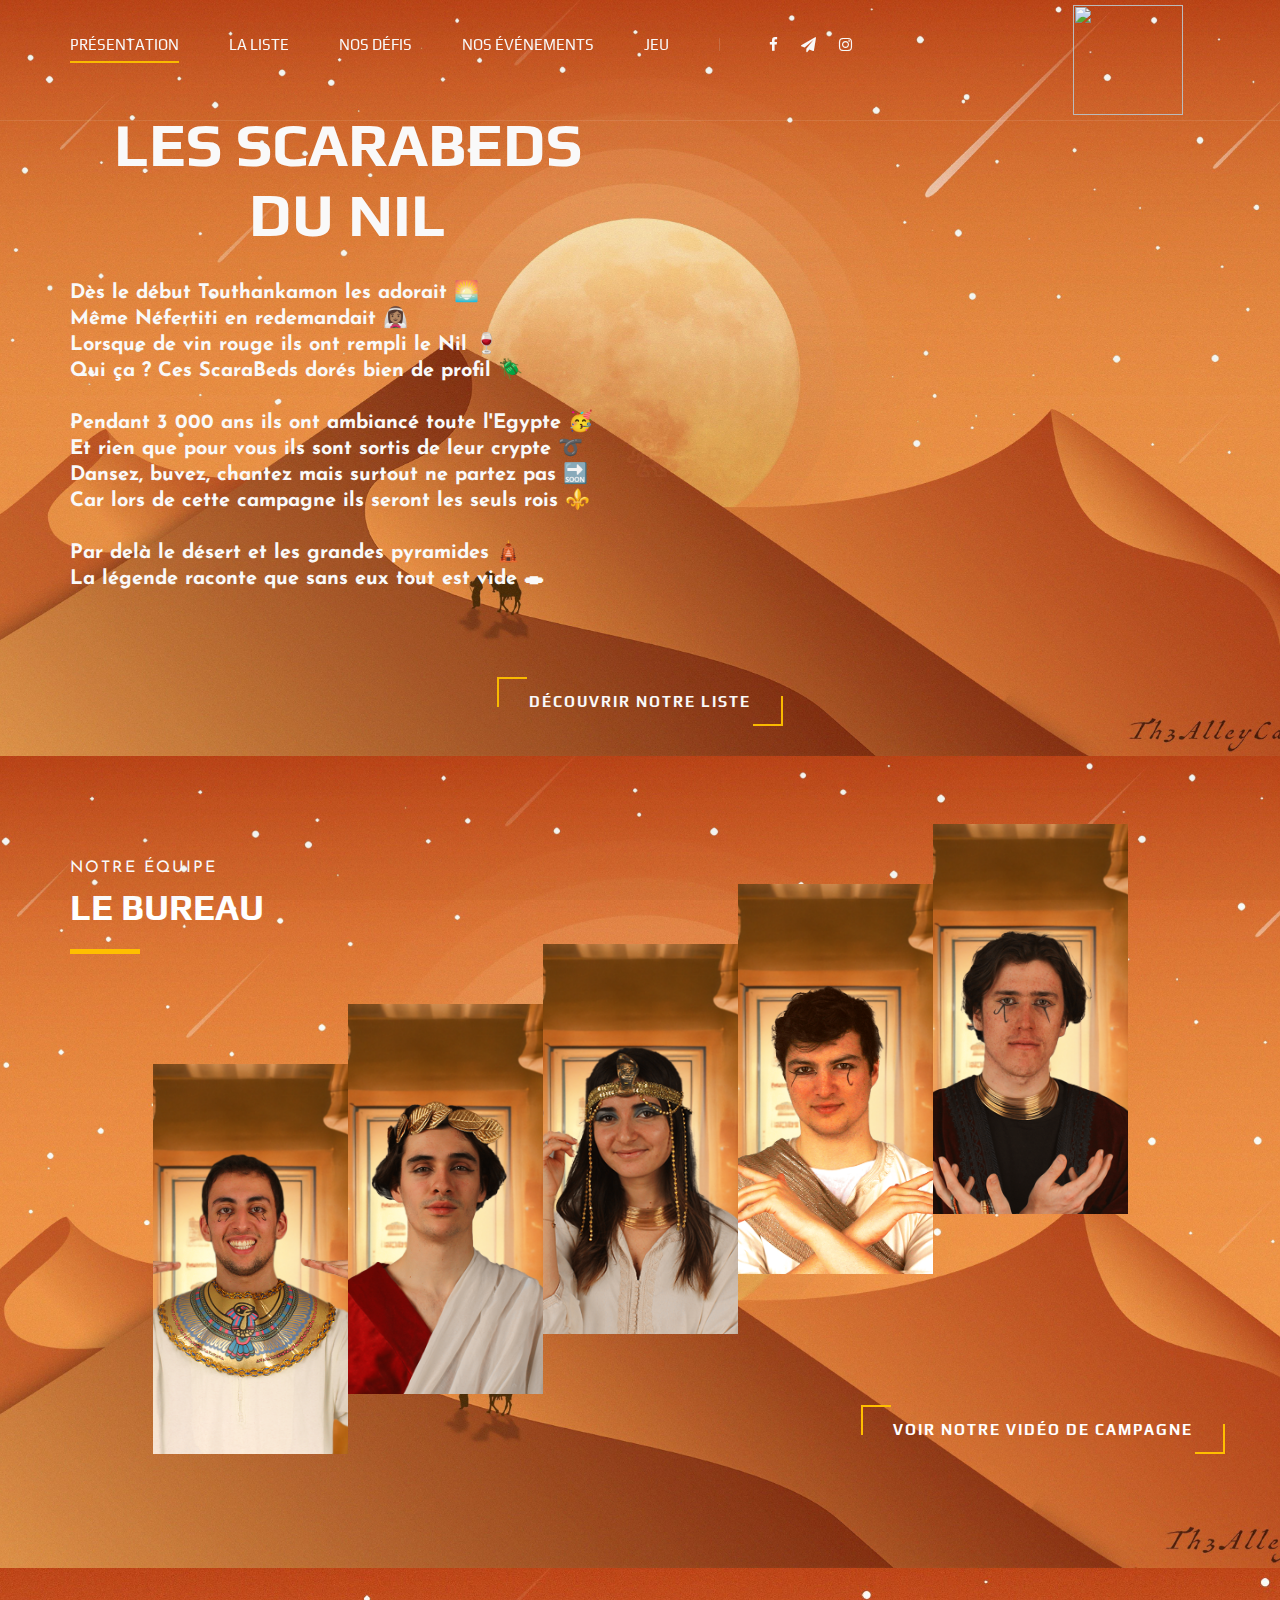
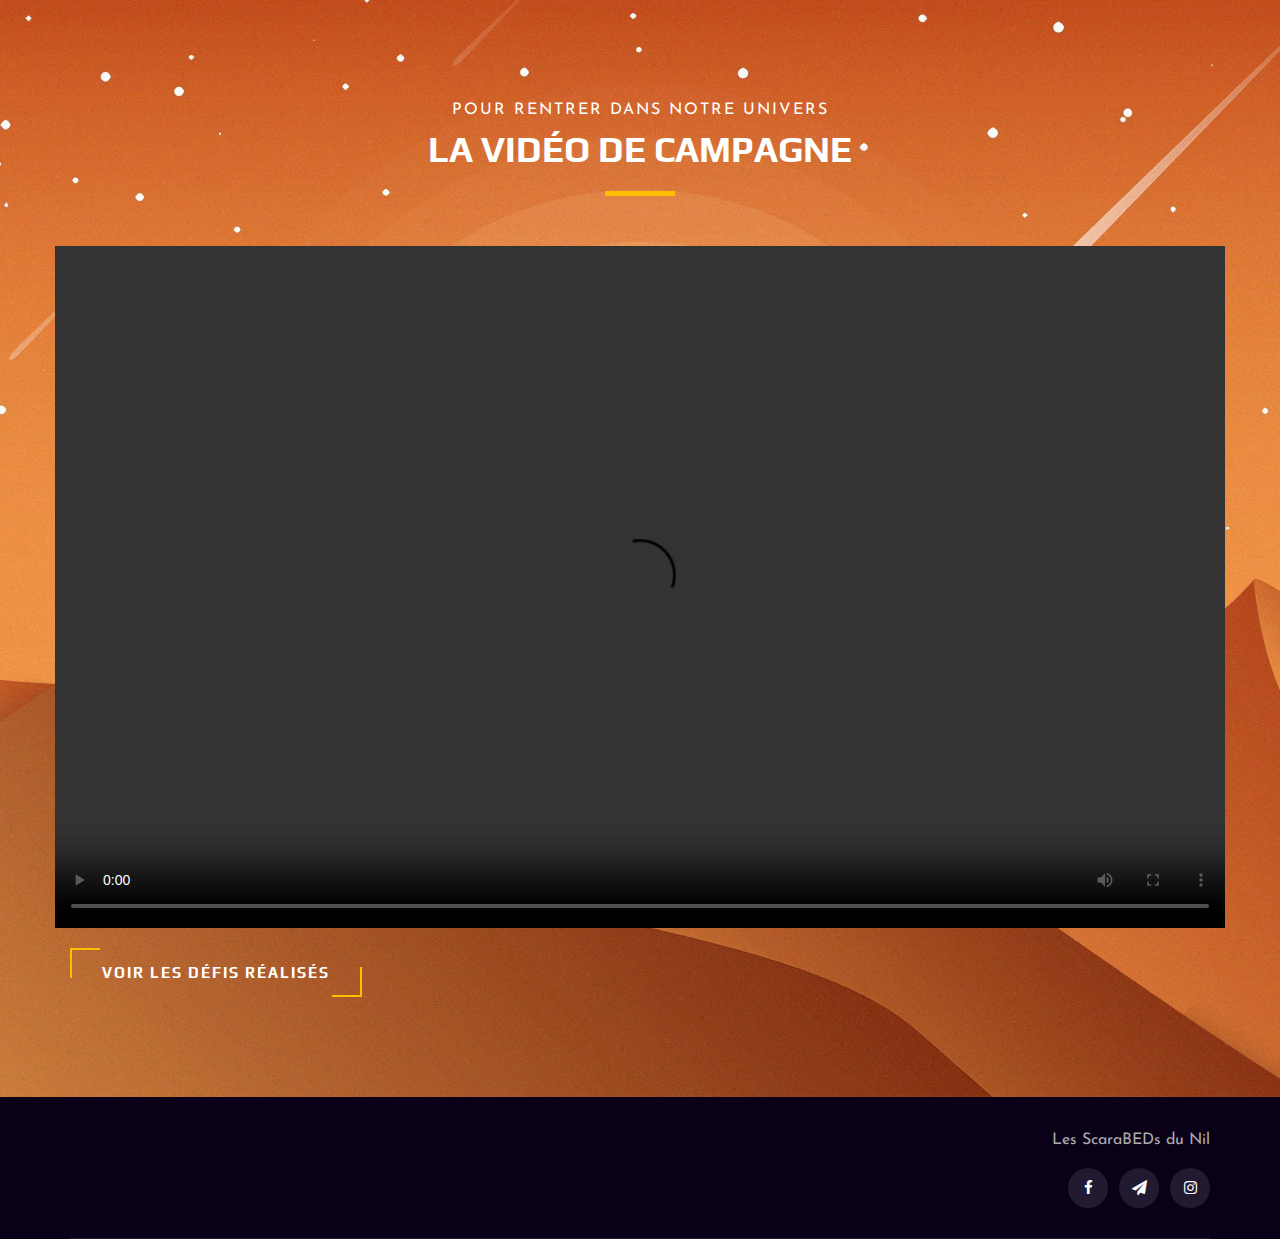
==== commit 730f3b17: "ajout d'un jeu en JS mael vs DiscoBEDS + fix CSS" ====
--- a/siteDune/index.html
+++ b/siteDune/index.html
@@ -48,7 +48,7 @@
                                 <li><a href="./equipe.html">La liste</a></li>
                                 <li><a href="./defis.html">Nos défis</a></li>
                                 <li><a href="./evenements.html">Nos événements</a></li>
-                                <li><a href="./mystery.html">Calendrier</a></li>
+                                <li><a href="./game.html">Jeu</a></li>
                             </ul>
                         </nav>
                         <div class="header__nav__social">
--- a/siteDune/css/style.css
+++ b/siteDune/css/style.css
@@ -268,7 +268,6 @@
     left: 50%;
     margin-top: -13px;
     margin-left: -13px;
-    border-radius: 60px;
     animation: loader 0.8s linear forwards;
     -webkit-animation: loader 0.8s linear forwards;
 }
@@ -445,7 +444,7 @@
 .hero__slider.owl-carousel .owl-item.active .hero__text h2 {
   top: 0;
   opacity: 1;
-  padding-top: 30px;
+  padding-top: 10px;
 }
 .hero__slider.owl-carousel .owl-item.active .hero__text .primary-btn {
   top: 0;
